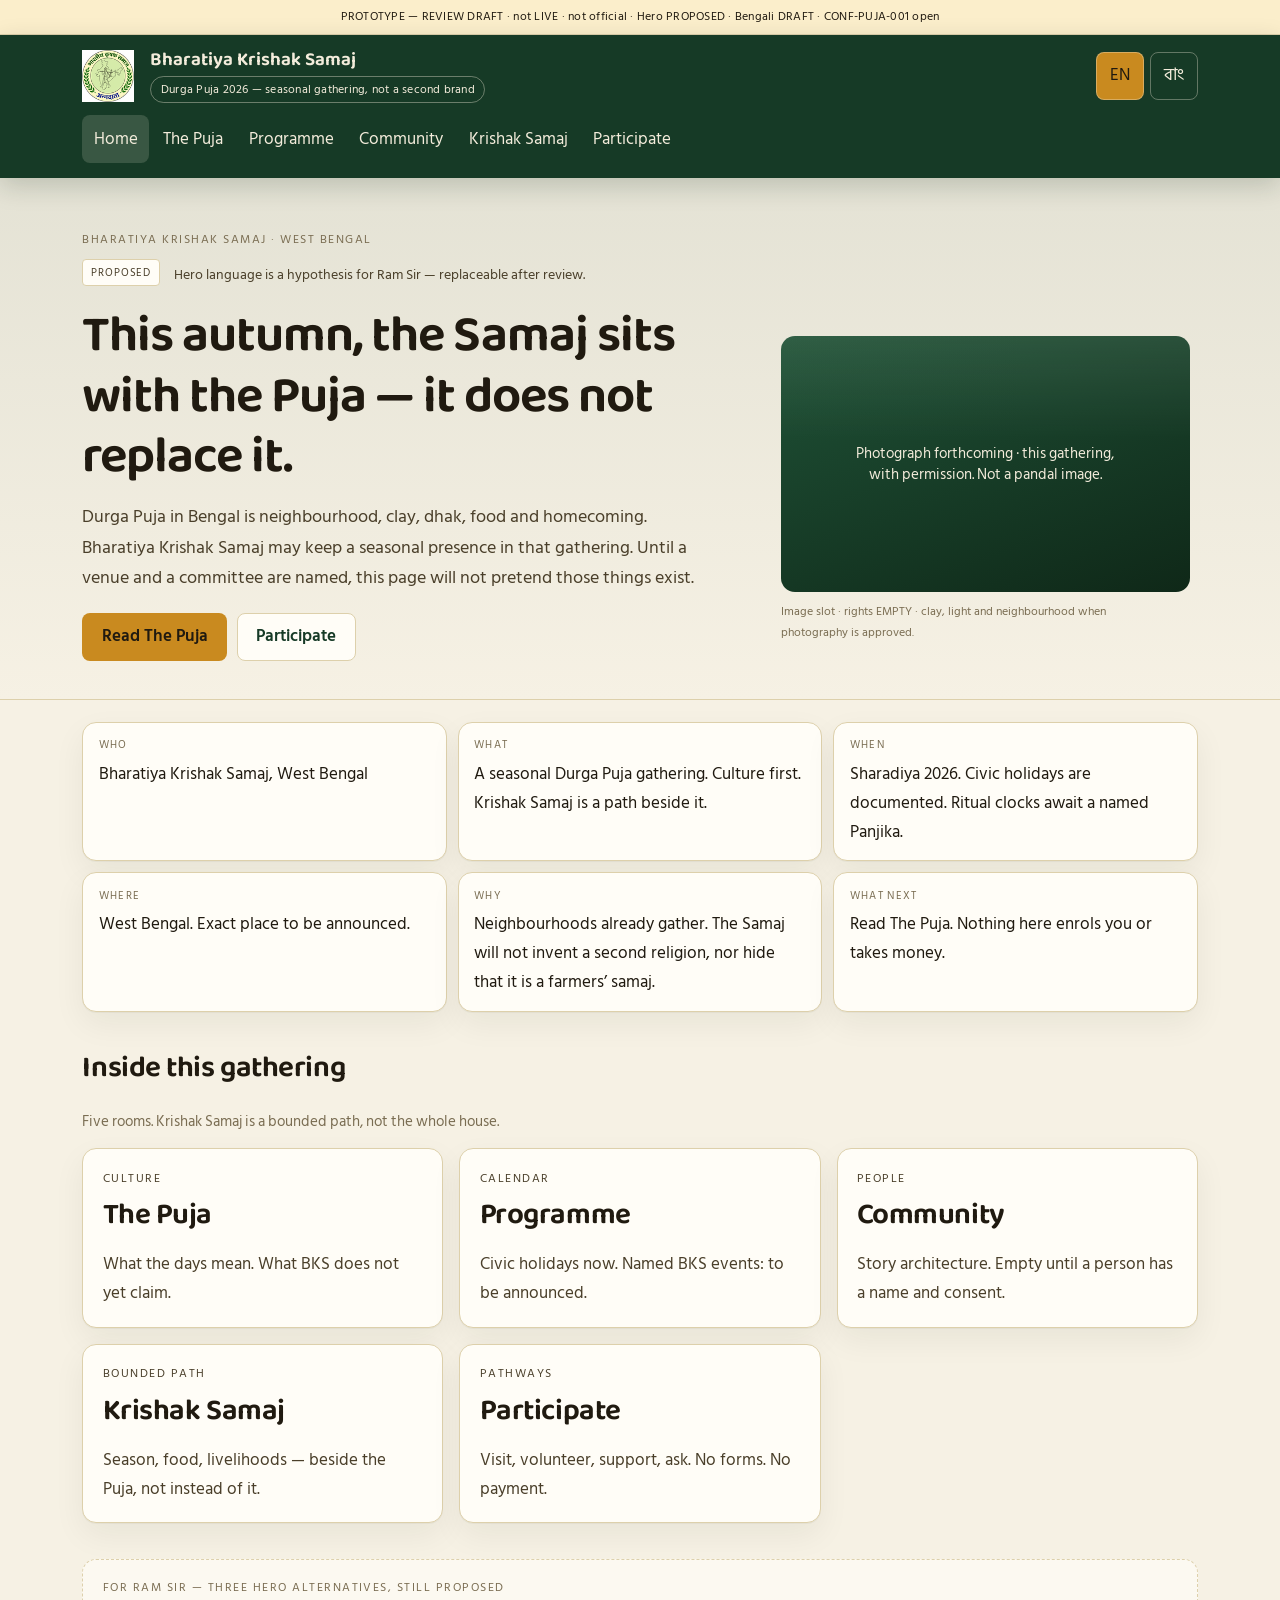
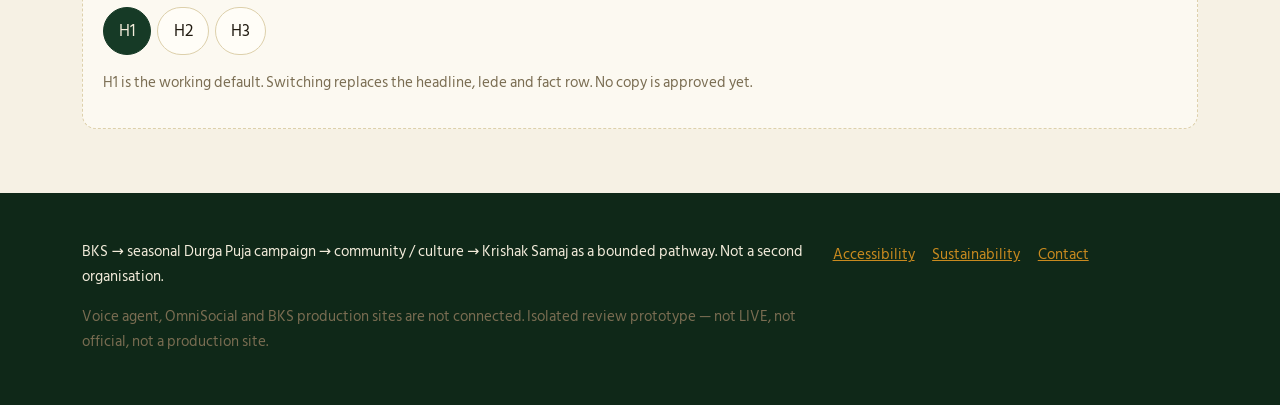
==== prototype/index.html @ e08577ad "Add isolated BKS Durga Puja 2026 review prototype. Co-authored-by: Cursor <cursoragent@cursor.com>" ====
<!DOCTYPE html>
<html lang="en">
<head>
  <meta charset="utf-8">
  <meta name="viewport" content="width=device-width, initial-scale=1">
  <title>BKS Durga Puja 2026 — seasonal gathering | Bharatiya Krishak Samaj</title>
  <meta name="description" content="A seasonal Durga Puja gathering under Bharatiya Krishak Samaj, West Bengal. Culture first. Venue, programme and donations are not claimed.">
  <meta name="robots" content="noindex, nofollow, noarchive">
  <meta name="google" content="notranslate">
  <meta property="og:type" content="website">
  <meta property="og:title" content="BKS Durga Puja 2026 — seasonal gathering | Bharatiya Krishak Samaj">
  <meta property="og:description" content="A seasonal Durga Puja gathering under Bharatiya Krishak Samaj, West Bengal. Culture first. Venue, programme and donations are not claimed.">
  <meta property="og:locale" content="en_IN">
  <meta property="og:locale:alternate" content="bn_IN">
  <meta name="twitter:card" content="summary">
  <script type="application/ld+json">
  {
    "@context": "https://schema.org",
    "@type": "WebPage",
    "name": "BKS Durga Puja 2026 — seasonal gathering",
    "inLanguage": ["en", "bn"],
    "about": "Seasonal Durga Puja gathering under Bharatiya Krishak Samaj",
    "isPartOf": { "@type": "Organization", "name": "Bharatiya Krishak Samaj" },
    "description": "Culture first. Venue, committee, programme and donations are not claimed on this page."
  }
  </script>
  <link rel="icon" href="assets/bks-seal-96.png" type="image/png">
  <link rel="preconnect" href="https://fonts.googleapis.com">
  <link rel="preconnect" href="https://fonts.gstatic.com" crossorigin>
  <link href="https://fonts.googleapis.com/css2?family=Baloo+Da+2:wght@500;600;700&family=Hind+Siliguri:wght@400;500;600&display=optional" rel="stylesheet">
  <link rel="stylesheet" href="styles/tokens.css">
  <link rel="stylesheet" href="styles/app.css">
</head>
<body>
  <a class="skip" href="#main">Skip to content</a>
  <div class="draft-banner" data-en="PROTOTYPE — REVIEW DRAFT · not LIVE · not official · Hero PROPOSED · Bengali DRAFT · CONF-PUJA-001 open" data-bn="প্রোটোটাইপ — পর্যালোচনার খসড়া · LIVE নয় · দাপ্তরিক নয় · হিরো PROPOSED · বাংলা খসড়া · CONF-PUJA-001 খোলা">PROTOTYPE — REVIEW DRAFT · not LIVE · not official · Hero PROPOSED · Bengali DRAFT · CONF-PUJA-001 open</div>
  <div id="live" class="live" aria-live="polite"></div>

  <header class="site-header">
    <div class="header-inner">
      <div class="brand-row">
        <a class="seal" href="#home">
          <img src="assets/bks-seal-96.png" width="52" height="52" alt="Seal of Bharatiya Krishak Samaj">
        </a>
        <div class="identity">
          <div class="wordmark" data-en="Bharatiya Krishak Samaj" data-bn="ভারতীয় কৃষক সমাজ">Bharatiya Krishak Samaj</div>
          <div class="chip" data-en="Durga Puja 2026 — seasonal gathering, not a second brand" data-bn="দুর্গা পূজা ২০২৬ — মরশুমি আয়োজন, দ্বিতীয় কোনো প্রতিষ্ঠান নয়">Durga Puja 2026 — seasonal gathering, not a second brand</div>
        </div>
        <div class="header-tools">
          <button type="button" class="lang-btn" data-lang="en" aria-pressed="true">EN</button>
          <button type="button" class="lang-btn" data-lang="bn" aria-pressed="false">বাং</button>
          <button type="button" class="nav-toggle" id="nav-toggle" aria-expanded="false" aria-controls="site-nav" data-en="Menu" data-bn="মেনু">Menu</button>
        </div>
      </div>
      <nav class="nav" id="site-nav" aria-label="Primary">
        <a href="#home" data-en="Home" data-bn="প্রথম পাতা">Home</a>
        <a href="#puja" data-en="The Puja" data-bn="পূজা">The Puja</a>
        <a href="#programme" data-en="Programme" data-bn="কার্যক্রম">Programme</a>
        <a href="#community" data-en="Community" data-bn="সমাজ">Community</a>
        <a href="#krishak" data-en="Krishak Samaj" data-bn="কৃষক সমাজ">Krishak Samaj</a>
        <a href="#participate" data-en="Participate" data-bn="যোগদান">Participate</a>
      </nav>
    </div>
  </header>

  <main id="main">
    <article class="view is-active" data-view="home">
      <div class="hero-band">
        <div class="wrap-wide hero-grid">
          <div>
            <p class="kicker" data-hero="kicker">Bharatiya Krishak Samaj · West Bengal</p>
            <p class="status-line"><span class="badge badge-proposed">PROPOSED</span> <span data-en="Hero language is a hypothesis for Ram Sir — replaceable after review." data-bn="হিরোর ভাষা রাম স্যারের জন্য খসড়া — পর্যালোচনার পর বদলানো যাবে।">Hero language is a hypothesis for Ram Sir — replaceable after review.</span></p>
            <div data-hero-dynamic>
              <h1 data-hero="title">This autumn, the Samaj sits with the Puja — it does not replace it.</h1>
              <p class="lede" data-hero="lede">Durga Puja in Bengal is neighbourhood, clay, dhak, food and homecoming. Bharatiya Krishak Samaj may keep a seasonal presence in that gathering. Until a venue and a committee are named, this page will not pretend those things exist.</p>
            </div>
            <div class="cta-row">
              <a class="btn btn-primary" href="#puja" data-hero="ctaPrimary">Read The Puja</a>
              <a class="btn btn-secondary" href="#participate" data-hero="ctaSecondary">Participate</a>
            </div>
          </div>
          <figure>
            <div class="slot slot--hero slot--field" role="img" aria-label="Photograph to come — this gathering, with permission">
              <span class="slot__label" data-en="Photograph forthcoming · this gathering, with permission. Not a pandal image." data-bn="ছবি আসবে — এই আয়োজন, অনুমতি নিয়ে। মণ্ডপের ছবি নয়।">Photograph forthcoming · this gathering, with permission. Not a pandal image.</span>
            </div>
            <figcaption class="slot-caption" data-en="Image slot · rights EMPTY · clay, light and neighbourhood when photography is approved." data-bn="ছবির জায়গা · অধিকার EMPTY · অনুমোদিত ছবি এলে মাটি, আলো, পাড়া।">Image slot · rights EMPTY · clay, light and neighbourhood when photography is approved.</figcaption>
          </figure>
        </div>
      </div>

      <div class="wrap-wide">
        <dl class="facts">
          <div><dt data-en="Who" data-bn="কে">Who</dt><dd data-hero="who">Bharatiya Krishak Samaj, West Bengal</dd></div>
          <div><dt data-en="What" data-bn="কী">What</dt><dd data-hero="what">A seasonal Durga Puja gathering. Culture first. Krishak Samaj is a path beside it.</dd></div>
          <div><dt data-en="When" data-bn="কখন">When</dt><dd data-hero="when">Sharadiya 2026. Civic holidays are documented. Ritual clocks await a named Panjika.</dd></div>
          <div><dt data-en="Where" data-bn="কোথায়">Where</dt><dd data-hero="where">West Bengal. Exact place to be announced.</dd></div>
          <div><dt data-en="Why" data-bn="কেন">Why</dt><dd data-hero="why">Neighbourhoods already gather. The Samaj will not invent a second religion, nor hide that it is a farmers’ samaj.</dd></div>
          <div><dt data-en="What next" data-bn="এরপর">What next</dt><dd data-hero="next">Read The Puja. Nothing here enrols you or takes money.</dd></div>
        </dl>

        <section class="explore" aria-labelledby="explore-heading">
          <h2 id="explore-heading" data-en="Inside this gathering" data-bn="এই আয়োজনের ভিতর">Inside this gathering</h2>
          <p class="muted" data-en="Five rooms. Krishak Samaj is a bounded path, not the whole house." data-bn="পাঁচটি ঘর। কৃষক সমাজ আলাদা পথ, পুরো বাড়ি নয়।">Five rooms. Krishak Samaj is a bounded path, not the whole house.</p>
          <div class="explore-grid">
            <a class="explore-card" href="#puja">
              <p class="kicker" data-en="Culture" data-bn="সংস্কৃতি">Culture</p>
              <h2 data-en="The Puja" data-bn="পূজা">The Puja</h2>
              <p data-en="What the days mean. What BKS does not yet claim." data-bn="দিনগুলোর অর্থ। বি কে এস এখনও যা দাবি করে না।">What the days mean. What BKS does not yet claim.</p>
            </a>
            <a class="explore-card" href="#programme">
              <p class="kicker" data-en="Calendar" data-bn="পঞ্জিকা">Calendar</p>
              <h2 data-en="Programme" data-bn="কার্যক্রম">Programme</h2>
              <p data-en="Civic holidays now. Named BKS events: to be announced." data-bn="এখন নাগরিক ছুটি। নামসহ অনুষ্ঠান: ঘোষিত হবে।">Civic holidays now. Named BKS events: to be announced.</p>
            </a>
            <a class="explore-card" href="#community">
              <p class="kicker" data-en="People" data-bn="মানুষ">People</p>
              <h2 data-en="Community" data-bn="সমাজ">Community</h2>
              <p data-en="Story architecture. Empty until a person has a name and consent." data-bn="গল্পের কাঠামো। নাম ও সম্মতি না-থাকা পর্যন্ত খালি।">Story architecture. Empty until a person has a name and consent.</p>
            </a>
            <a class="explore-card" href="#krishak">
              <p class="kicker" data-en="Bounded path" data-bn="আলাদা পথ">Bounded path</p>
              <h2 data-en="Krishak Samaj" data-bn="কৃষক সমাজ">Krishak Samaj</h2>
              <p data-en="Season, food, livelihoods — beside the Puja, not instead of it." data-bn="মরসুম, খাবার, জীবিকা — পূজার পাশে, পূজার বদলে নয়।">Season, food, livelihoods — beside the Puja, not instead of it.</p>
            </a>
            <a class="explore-card" href="#participate">
              <p class="kicker" data-en="Pathways" data-bn="পথ">Pathways</p>
              <h2 data-en="Participate" data-bn="যোগদান">Participate</h2>
              <p data-en="Visit, volunteer, support, ask. No forms. No payment." data-bn="যাওয়া, স্বেচ্ছাসেবা, সহায়তা, জিজ্ঞাসা। ফর্ম নেই। পেমেন্ট নেই।">Visit, volunteer, support, ask. No forms. No payment.</p>
            </a>
          </div>
        </section>

        <aside class="variant-panel">
          <p class="kicker" data-en="For Ram Sir — three hero alternatives, still PROPOSED" data-bn="রাম স্যারের জন্য — তিনটি হিরো, এখনও PROPOSED">For Ram Sir — three hero alternatives, still PROPOSED</p>
          <div class="variant-row" role="group" aria-label="Hero variants">
            <button type="button" data-hero-pick="H1" aria-pressed="true">H1</button>
            <button type="button" data-hero-pick="H2" aria-pressed="false">H2</button>
            <button type="button" data-hero-pick="H3" aria-pressed="false">H3</button>
          </div>
          <p class="muted" data-en="H1 is the working default. Switching replaces the headline, lede and fact row. No copy is approved yet." data-bn="H1 কাজের খসড়া। বদলালে শিরোনাম ও তথ্য বদলায়। অনুমোদিত নয়।">H1 is the working default. Switching replaces the headline, lede and fact row. No copy is approved yet.</p>
        </aside>
      </div>
    </article>

    <article class="view wrap" data-view="puja" hidden>
      <header class="page-head">
        <p class="kicker" data-en="Cultural context first" data-bn="আগে সাংস্কৃতিক প্রসঙ্গ">Cultural context first</p>
        <h1 data-en="The Puja" data-bn="পূজা">The Puja</h1>
        <p class="lede" data-en="Worship, craft, food, music and neighbourhood. Festival facts are separated from what is not yet true of a BKS gathering." data-bn="আরাধনা, শিল্প, খাবার, সঙ্গীত আর পাড়া। উৎসবের তথ্য, আর বি কে এস সম্বন্ধে যা এখনও সত্যি নয়, তা আলাদা।">Worship, craft, food, music and neighbourhood. Festival facts are separated from what is not yet true of a BKS gathering.</p>
      </header>
      <hr class="rule">

      <section class="prose-block">
        <h2 data-en="Cultural context" data-bn="সাংস্কৃতিক প্রসঙ্গ">Cultural context</h2>
        <p><span class="badge badge-verified">VERIFIED</span> <span data-en="In December 2021, ‘Durga Puja in Kolkata’ was inscribed on UNESCO’s Representative List of the Intangible Cultural Heritage of Humanity. The inscribed element is Kolkata’s Puja — not this page, and not an unnamed venue." data-bn="২০২১-এর ডিসেম্বরে ‘কলকাতার দুর্গা পূজা’ ইউনেস্কোর তালিকায় ওঠে। স্বীকৃতি কলকাতার পূজার — এই পাতার নয়, নামহীন মণ্ডপেরও নয়।">In December 2021, ‘Durga Puja in Kolkata’ was inscribed on UNESCO’s Representative List of the Intangible Cultural Heritage of Humanity. The inscribed element is Kolkata’s Puja — not this page, and not an unnamed venue.</span></p>
        <p><span class="badge badge-research">RESEARCH-DERIVED</span> <span data-en="UNESCO describes unfired Ganga clay, eyes painted from Mahalaya, immersion on the tenth day, and homecoming. Traditional Bengali drumming and urban pavilions are part of that public performance of religion and art." data-bn="ইউনেস্কো বলে, গঙ্গার মাটির প্রতিমা, মহালয়ায় চক্ষুদান, দশমীতে বিসর্জন, আর ফেরার অনুভূতি। ঢাক ও শহরের মণ্ডপ সেই খোলা আরাধনার অংশ।">UNESCO describes unfired Ganga clay, eyes painted from Mahalaya, immersion on the tenth day, and homecoming. Traditional Bengali drumming and urban pavilions are part of that public performance of religion and art.</span></p>
        <p><span class="badge badge-research">RESEARCH-DERIVED</span> <span data-en="Public community Pujas are often called barowari or sarbojanin — for a neighbourhood, not only a household. BKS will not use those words as its committee type until a committee exists and chooses them." data-bn="পাড়ার পূজা প্রায়ই বারোয়ারি বা সর্বজনীন। কমিটি না-থাকা পর্যন্ত বি কে এস সেই শব্দ নিজের পদবি করবে না।">Public community Pujas are often called barowari or sarbojanin — for a neighbourhood, not only a household. BKS will not use those words as its committee type until a committee exists and chooses them.</span></p>
        <p><span class="badge badge-research">RESEARCH-DERIVED</span> <span data-en="Bhog is food offered and then shared. Community kitchens often serve khichuri, mixed vegetables, fries, chutney and payesh. Whether BKS will serve bhog is not decided here." data-bn="ভোগ নিবেদন করে তারপর ভাগ করা হয়। খিচুড়ি, লবড়া, ভাজা, চাটনি, পায়েস সর্বজনীন রান্নাঘরে প্রায়ই থাকে। বি কে এস দেবে কি না, এখানে স্থির নয়।">Bhog is food offered and then shared. Community kitchens often serve khichuri, mixed vegetables, fries, chutney and payesh. Whether BKS will serve bhog is not decided here.</span></p>
      </section>

      <section class="prose-block">
        <h2 data-en="The public days — cultural sequence, not a BKS timetable" data-bn="সর্বজনীন দিনগুলো — সাংস্কৃতিক ক্রম, বি কে এস-এর সূচি নয়">The public days — cultural sequence, not a BKS timetable</h2>
        <p class="muted" data-en="Meanings below are research-derived. Gregorian clocks for 2026 are not printed as ritual fact." data-bn="নিচের অর্থ গবেষণা-নির্ভর। ২০২৬-এর আচারের ঘড়ি এখানে ছাপা হয়নি।">Meanings below are research-derived. Gregorian clocks for 2026 are not printed as ritual fact.</p>
        <ul class="day-list">
          <li><span class="badge badge-research">RESEARCH-DERIVED</span><h3 data-en="Mahalaya" data-bn="মহালয়া">Mahalaya</h3><p data-en="Pitru Paksha ends. In Bengal this dawn is also cultural memory: the goddess is turned toward the living year." data-bn="পিতৃপক্ষ শেষ। বাংলায় এই ভোর সাংস্কৃতিক স্মৃতিও — দেবী জীবন্ত বছরের দিকে ঘোরেন।">Pitru Paksha ends. In Bengal this dawn is also cultural memory: the goddess is turned toward the living year.</p></li>
          <li><span class="badge badge-research">RESEARCH-DERIVED</span><h3 data-en="Shashthi" data-bn="ষষ্ঠী">Shashthi</h3><p data-en="Bodhon — the public awakening of the image." data-bn="বোধন — প্রতিমার সর্বজনীন জাগরণ।">Bodhon — the public awakening of the image.</p></li>
          <li><span class="badge badge-research">RESEARCH-DERIVED</span><h3 data-en="Saptami" data-bn="সপ্তমী">Saptami</h3><p data-en="Nabapatrika / Kolabou. Full public worship typically begins." data-bn="নবপত্রিকা / কলাবউ। সর্বজনীন পূজা সাধারণত এখান থেকে।">Nabapatrika / Kolabou. Full public worship typically begins.</p></li>
          <li><span class="badge badge-research">RESEARCH-DERIVED</span><h3 data-en="Ashtami" data-bn="অষ্টমী">Ashtami</h3><p data-en="Pushpanjali, Kumari Puja, and Sandhi Puja at the join of Ashtami and Navami." data-bn="পুষ্পাঞ্জলি, কুমারী পূজা, আর অষ্টমী-নবমীর সন্ধিতে সন্ধি পূজা।">Pushpanjali, Kumari Puja, and Sandhi Puja at the join of Ashtami and Navami.</p></li>
          <li><span class="badge badge-research">RESEARCH-DERIVED</span><h3 data-en="Navami" data-bn="নবমী">Navami</h3><p data-en="Culminating worship in many committees." data-bn="অনেক কমিটিতে পূজার সমাপনী দিন।">Culminating worship in many committees.</p></li>
          <li><span class="badge badge-research">RESEARCH-DERIVED</span><h3 data-en="Dashami" data-bn="দশমী">Dashami</h3><p data-en="Sindoor Khela, Bijoya, and immersion — often on a civil day also fixed with the police." data-bn="সিঁদুর খেলা, বিজয়া, বিসর্জন — প্রায়ই পুলিশের দিনের সঙ্গেও বাঁধা।">Sindoor Khela, Bijoya, and immersion — often on a civil day also fixed with the police.</p></li>
        </ul>
      </section>

      <section class="prose-block">
        <h2 data-en="BKS-specific claim" data-bn="বি কে এস-এর নিজস্ব দাবি">BKS-specific claim</h2>
        <p><span class="badge badge-pending">PENDING CONFIRMATION</span> <span data-en="Ram Sir has said the 2026 theme is Krishak Samaj. Venue, committee, and physical programme are pending confirmation. This site will not invent a pandal list." data-bn="রাম স্যার বলেছেন ২০২৬-এর থিম কৃষক সমাজ। স্থান, কমিটি, অনুষ্ঠান নিশ্চিতকরণের অপেক্ষায়। মণ্ডপের তালিকা তৈরি হবে না।">Ram Sir has said the 2026 theme is Krishak Samaj. Venue, committee, and physical programme are pending confirmation. This site will not invent a pandal list.</span></p>
      </section>
    </article>

    <article class="view wrap-wide" data-view="programme" hidden>
      <header class="page-head">
        <p class="kicker" data-en="Two layers" data-bn="দুই স্তর">Two layers</p>
        <h1 data-en="Programme" data-bn="কার্যক্রম">Programme</h1>
        <p class="lede" data-en="West Bengal civic holidays are shown as holidays. A named BKS programme does not yet exist. Ritual clocks are not printed." data-bn="পশ্চিমবঙ্গের নাগরিক ছুটি ছুটি হিসেবেই। নামসহ বি কে এস অনুষ্ঠান এখন নেই। আচারের ঘড়ি ছাপা হয়নি।">West Bengal civic holidays are shown as holidays. A named BKS programme does not yet exist. Ritual clocks are not printed.</p>
      </header>
      <hr class="rule">

      <h2 data-en="Civic calendar" data-bn="নাগরিক পঞ্জিকা">Civic calendar</h2>
      <p><span class="badge badge-research">RESEARCH-DERIVED</span> <span class="badge badge-pending">pending_panjika</span> <span data-en="Dates follow Government of West Bengal notification 4188-F(P2) for 2026, aligned with Drik Panchang Kolkata for Saptami–Dashami. They are holidays, not a BKS invitation." data-bn="তারিখ পশ্চিমবঙ্গ সরকারের ৪১৮৮-F(P2) বিজ্ঞপ্তি ও কলকাতার দ্রিক পঞ্চাঙ্গের সঙ্গে মিলিয়ে। এগুলো ছুটি, বি কে এস-এর নিমন্ত্রণ নয়।">Dates follow Government of West Bengal notification 4188-F(P2) for 2026, aligned with Drik Panchang Kolkata for Saptami–Dashami. They are holidays, not a BKS invitation.</span></p>
      <p id="events-fallback" hidden data-en="Serve the project folder over HTTP to load event JSON." data-bn="ইভেন্ট JSON-এর জন্য ফোল্ডারটি HTTP-তে খুলুন।">Serve the project folder over HTTP to load event JSON.</p>
      <ul class="event-list" id="event-list"></ul>

      <h2 data-en="Named BKS programme" data-bn="নামসহ বি কে এস অনুষ্ঠান">Named BKS programme</h2>
      <p class="muted" data-en="The card below is the shape a confirmed event will take. It is empty on purpose." data-bn="নিচের কার্ডটি নিশ্চিত অনুষ্ঠানের আকার। ইচ্ছায় খালি।">The card below is the shape a confirmed event will take. It is empty on purpose.</p>
      <article class="event-card event-card--template">
        <div class="event-date"><span class="day">—</span><span class="mon">TBA</span></div>
        <div>
          <span class="badge badge-tba">TO BE ANNOUNCED</span>
          <span class="badge badge-empty">TEMPLATE</span>
          <h3 data-en="Event title — to be announced" data-bn="অনুষ্ঠানের নাম — ঘোষিত হবে">Event title — to be announced</h3>
          <p class="event-meta" data-en="Date TBA · Time TBA · Place TBA" data-bn="তারিখ TBA · সময় TBA · স্থান TBA">Date TBA · Time TBA · Place TBA</p>
          <p data-en="No cultural programme, bhog service, workshop or immersion plan is on file for BKS. When Ram Sir names an event, it will occupy this layout — never a placeholder that looks confirmed." data-bn="বি কে এস-এর সাংস্কৃতিক অনুষ্ঠান, ভোগ, কর্মশালা বা বিসর্জন নথিতে নেই। নাম এলে এই আকারে বসবে — নিশ্চিত দেখতে খালি খাতা নয়।">No cultural programme, bhog service, workshop or immersion plan is on file for BKS. When Ram Sir names an event, it will occupy this layout — never a placeholder that looks confirmed.</p>
        </div>
      </article>
    </article>

    <article class="view wrap-wide" data-view="community" hidden>
      <header class="page-head">
        <p class="kicker" data-en="Story architecture" data-bn="গল্পের কাঠামো">Story architecture</p>
        <h1 data-en="Community" data-bn="সমাজ">Community</h1>
        <p class="lede" data-en="Puja is made by people. Cards below stay empty until a person has a name, consent and a source." data-bn="পূজা মানুষে গড়ে। নাম, সম্মতি ও উৎস না-থাকা পর্যন্ত কার্ড খালি।">Puja is made by people. Cards below stay empty until a person has a name, consent and a source.</p>
      </header>
      <hr class="rule">
      <ul class="story-list" id="story-wells">
        <li class="empty-well"><span class="badge badge-empty">EMPTY</span><h3 data-en="People" data-bn="মানুষ">People</h3><p data-en="Story coming soon — organisers, neighbours, visitors, with consent." data-bn="গল্প আসবে — আয়োজক, প্রতিবেশী, অতিথি, সম্মতি নিয়ে।">Story coming soon — organisers, neighbours, visitors, with consent.</p></li>
      </ul>
    </article>

    <article class="view wrap" data-view="krishak" hidden>
      <header class="page-head">
        <p class="kicker" data-en="Bounded pathway" data-bn="আলাদা পথ">Bounded pathway</p>
        <h1 data-en="Krishak Samaj" data-bn="কৃষক সমাজ">Krishak Samaj</h1>
        <p class="lede" data-en="A path beside the Puja. Integrated farming does not occupy the ritual pages." data-bn="পূজার পাশের পথ। সমন্বিত চাষ আচারের পাতা দখল করে না।">A path beside the Puja. Integrated farming does not occupy the ritual pages.</p>
      </header>
      <hr class="rule">

      <h2 data-en="Where the seasons meet" data-bn="মরসুম যেখানে মেশে">Where the seasons meet</h2>
      <p class="muted" data-en="Themes, not a second website. Each tile is cultural context unless marked as a BKS programme." data-bn="থিম, দ্বিতীয় ওয়েবসাইট নয়। বি কে এস কর্মসূচি বলে চিহ্নিত না হলে সাংস্কৃতিক প্রসঙ্গ।">Themes, not a second website. Each tile is cultural context unless marked as a BKS programme.</p>
      <div class="theme-grid">
        <article class="theme-card"><span class="badge badge-research">RESEARCH-DERIVED</span><h3 data-en="Community" data-bn="সমাজ">Community</h3><p data-en="A public Puja is neighbourhood work. That is Bengal’s fact, not a BKS membership drive." data-bn="সর্বজনীন পূজা পাড়ার কাজ। বাংলার কথা, বি কে এস-এর সদস্যতা নয়।">A public Puja is neighbourhood work. That is Bengal’s fact, not a BKS membership drive.</p></article>
        <article class="theme-card"><span class="badge badge-research">RESEARCH-DERIVED</span><h3 data-en="Seasonality" data-bn="মরসুম">Seasonality</h3><p data-en="Sharadiya Puja sits in the harvest season. Nabapatrika binds the rite to nine plants." data-bn="শারদীয় পূজা ফসলের সময়ে আসে। নবপত্রিকা আচারকে গাছের সঙ্গে বাঁধে।">Sharadiya Puja sits in the harvest season. Nabapatrika binds the rite to nine plants.</p></article>
        <article class="theme-card"><span class="badge badge-research">RESEARCH-DERIVED</span><h3 data-en="Food" data-bn="খাবার">Food</h3><p data-en="Bhog is a shared kitchen after offering. Whether BKS cooks is not decided here." data-bn="ভোগ নিবেদনের পর ভাগাভাগির রান্নাঘর। বি কে এস রাঁধবে কি না, এখানে স্থির নয়।">Bhog is a shared kitchen after offering. Whether BKS cooks is not decided here.</p></article>
        <article class="theme-card"><span class="badge badge-research">RESEARCH-DERIVED</span><h3 data-en="Bengal" data-bn="বাংলা">Bengal</h3><p data-en="Clay, dhak, homecoming. The Samaj is a guest in that culture." data-bn="মাটি, ঢাক, বাড়ি ফেরা। সেই সংস্কৃতিতে সমাজ অতিথি।">Clay, dhak, homecoming. The Samaj is a guest in that culture.</p></article>
        <article class="theme-card"><span class="badge badge-research">RESEARCH-DERIVED</span><h3 data-en="Livelihoods &amp; craft" data-bn="জীবিকা ও শিল্প">Livelihoods &amp; craft</h3><p data-en="Artisan labour is a seasonal economy. No unnamed kumor is exhibited here." data-bn="শিল্পীর কাজ মরশুমি অর্থনীতি। নামহীন কুমোর এখানে প্রদর্শিত নয়।">Artisan labour is a seasonal economy. No unnamed kumor is exhibited here.</p></article>
        <article class="theme-card"><span class="badge badge-pending">PENDING CONFIRMATION</span><h3 data-en="BKS programme" data-bn="বি কে এস কর্মসূচি">BKS programme</h3><p data-en="Ram Sir named Krishak Samaj as the 2026 theme. Seed-funding arithmetic is a sketch — not a promise. The voice agent is a different workstream." data-bn="রাম স্যার ২০২৬-এর থিম কৃষক সমাজ বলেছেন। বীজতহবিল খসড়া, প্রতিশ্রুতি নয়। ভয়েস এজেন্ট অন্য কাজ।">Ram Sir named Krishak Samaj as the 2026 theme. Seed-funding arithmetic is a sketch — not a promise. The voice agent is a different workstream.</p></article>
      </div>

      <h2 data-en="Future link" data-bn="ভবিষ্যৎ সংযোগ">Future link</h2>
      <div class="empty-well">
        <span class="badge badge-proposed">PROPOSED</span>
        <p data-en="IFS knowledge already lives in the BKS Brand System. This seasonal site will link, not duplicate, if that public path is approved. No URL is invented here." data-bn="সমন্বিত চাষের জ্ঞান ব্র্যান্ড সিস্টেমে আছে। অনুমতি পেলে লিঙ্ক, নকল নয়। ইউআরএল তৈরি করা হয়নি।">IFS knowledge already lives in the BKS Brand System. This seasonal site will link, not duplicate, if that public path is approved. No URL is invented here.</p>
        <p class="card-foot"><span class="btn btn-secondary is-disabled" aria-disabled="true" data-en="Coming soon — BKS Krishak Samaj" data-bn="শীঘ্রই — বি কে এস কৃষক সমাজ">Coming soon — BKS Krishak Samaj</span></p>
      </div>
    </article>

    <article class="view wrap-wide" data-view="participate" hidden>
      <header class="page-head">
        <p class="kicker" data-en="Six ways in" data-bn="ছয়টি পথ">Six ways in</p>
        <h1 data-en="Participate" data-bn="যোগদান">Participate</h1>
        <p class="lede" data-en="None of these is a live form, database, or payment." data-bn="কোনোটিই ফর্ম, ডেটাবেস বা পেমেন্ট নয়।">None of these is a live form, database, or payment.</p>
      </header>
      <hr class="rule">
      <div class="grid cols-2">
        <div class="card">
          <p class="kicker">01</p>
          <h2 data-en="I want to visit" data-bn="আমি যেতে চাই">I want to visit</h2>
          <p data-en="Civic dates are on Programme. Venue is to be announced." data-bn="নাগরিক তারিখ কার্যক্রম পাতায়। স্থান ঘোষিত হবে।">Civic dates are on Programme. Venue is to be announced.</p>
          <p class="card-foot"><span class="badge badge-pending">PENDING CONFIRMATION</span> <a class="btn btn-secondary" href="#programme" data-en="See civic calendar" data-bn="নাগরিক পঞ্জিকা">See civic calendar</a></p>
        </div>
        <div class="card">
          <p class="kicker">02</p>
          <h2 data-en="I want to volunteer" data-bn="স্বেচ্ছাসেবক হতে চাই">I want to volunteer</h2>
          <p data-en="No roster and no shift tool until intake is approved." data-bn="তালিকা বা শিফট টুল নেই, অনুমতি না-হওয়া পর্যন্ত।">No roster and no shift tool until intake is approved.</p>
          <p class="card-foot"><span class="btn btn-secondary is-disabled" aria-disabled="true" data-en="Coming soon" data-bn="শীঘ্রই আসছে">Coming soon</span></p>
        </div>
        <div class="card">
          <p class="kicker">03</p>
          <h2 data-en="I want to participate" data-bn="যোগ দিতে চাই">I want to participate</h2>
          <p data-en="Be present, follow the Puja, or wait for the Samaj conversation. Not enrolment." data-bn="উপস্থিত থাকা, পূজা অনুসরণ, বা সমাজের আলোচনার অপেক্ষা। নামলেখা নয়।">Be present, follow the Puja, or wait for the Samaj conversation. Not enrolment.</p>
          <p class="card-foot"><a class="btn btn-secondary" href="#puja" data-en="Read The Puja" data-bn="পূজা পড়ুন">Read The Puja</a></p>
        </div>
        <div class="card">
          <p class="kicker">04</p>
          <h2 data-en="I want to support" data-bn="সহায়তা করতে চাই">I want to support</h2>
          <p data-en="No UPI, no 80G, no crowdfunding counter on this site." data-bn="এই সাইটে ইউপিআই, ৮০জি বা চাঁদার কাউন্টার নেই।">No UPI, no 80G, no crowdfunding counter on this site.</p>
          <p class="card-foot"><span class="badge badge-pending">PENDING APPROVAL</span> <span class="btn btn-secondary is-disabled" aria-disabled="true" data-en="Not collecting money" data-bn="টাকা নেওয়া হচ্ছে না">Not collecting money</span></p>
        </div>
        <div class="card">
          <p class="kicker">05</p>
          <h2 data-en="I want to know more" data-bn="আরও জানতে চাই">I want to know more</h2>
          <p data-en="The Puja page holds cultural context. Programme holds civic dates." data-bn="পূজা পাতায় সাংস্কৃতিক প্রসঙ্গ। কার্যক্রমে নাগরিক তারিখ।">The Puja page holds cultural context. Programme holds civic dates.</p>
          <p class="card-foot"><a class="btn btn-secondary" href="#puja" data-en="The Puja" data-bn="পূজা">The Puja</a></p>
        </div>
        <div class="card">
          <p class="kicker">06</p>
          <h2 data-en="I want to contact" data-bn="যোগাযোগ করতে চাই">I want to contact</h2>
          <p data-en="No committee name, phone or email is on file." data-bn="কমিটির নাম, ফোন বা ইমেল নথিতে নেই।">No committee name, phone or email is on file.</p>
          <p class="card-foot"><a class="btn btn-secondary" href="#contact" data-en="Contact slots" data-bn="যোগাযোগের খালি ঘর">Contact slots</a></p>
        </div>
      </div>
    </article>

    <article class="view wrap" data-view="accessibility" hidden>
      <header class="page-head">
        <h1 data-en="Accessibility" data-bn="প্রবেশযোগ্যতা">Accessibility</h1>
      </header>
      <hr class="rule">
      <p><span class="badge badge-proposed">PROPOSED</span> <span data-en="This website aims for WCAG 2.2 AA: semantic headings, keyboard, visible focus, 48px targets, bilingual lang, reduced motion, and text that does not rely on colour alone." data-bn="এই সাইটের লক্ষ্য WCAG 2.2 AA: শিরোনামের ক্রম, কিবোর্ড, দৃশ্যমান ফোকাস, ৪৮ পিক্সেল, দুই ভাষা, কম নড়াচড়া।">This website aims for WCAG 2.2 AA: semantic headings, keyboard, visible focus, 48px targets, bilingual lang, reduced motion, and text that does not rely on colour alone.</span></p>
      <p><span class="badge badge-pending">PENDING CONFIRMATION</span> <span data-en="UNESCO’s 2025 Puja accessibility SOPs are a reference. They are not proof that a BKS venue has ramps, accessible toilets, or quiet rooms. None are claimed." data-bn="ইউনেস্কোর ২০২৫ নির্দেশ রেফারেন্স। বি কে এস-এর স্থানে র‍্যাম্প বা শৌচাগার আছে — এমন দাবি নেই।">UNESCO’s 2025 Puja accessibility SOPs are a reference. They are not proof that a BKS venue has ramps, accessible toilets, or quiet rooms. None are claimed.</span></p>
    </article>

    <article class="view wrap" data-view="sustainability" hidden>
      <header class="page-head">
        <h1 data-en="Sustainability" data-bn="পরিবেশ">Sustainability</h1>
      </header>
      <hr class="rule">
      <p><span class="badge badge-research">RESEARCH-DERIVED</span> <span data-en="CPCB 2020 and West Bengal 2018 rules: clay, not PoP; no thermocol; scheduled immersion. BKS compliance is not verified." data-bn="সিপিসিবি ও রাজ্যের নিয়ম: মাটি, প্লাস্টার অব প্যারিস নয়। বি কে এস মানছে কি না, যাচাই হয়নি।">CPCB 2020 and West Bengal 2018 rules: clay, not PoP; no thermocol; scheduled immersion. BKS compliance is not verified.</span></p>
      <p><span class="badge badge-proposed">PROPOSED</span> <span data-en="Could explore clay-only image, plastic-light décor, nirmalya bins, modest lighting, cleanup — if a physical Puja is approved." data-bn="ভাবা যেতে পারে: মাটির প্রতিমা, কম প্লাস্টিক, নির্মাল্যের পাত্র, পরিষ্কার — যদি শারীরিক পূজা অনুমোদিত হয়।">Could explore clay-only image, plastic-light décor, nirmalya bins, modest lighting, cleanup — if a physical Puja is approved.</span></p>
    </article>

    <article class="view wrap" data-view="contact" hidden>
      <header class="page-head">
        <h1 data-en="Contact" data-bn="যোগাযোগ">Contact</h1>
        <p class="lede" data-en="No official address, phone, email or event URL is invented here." data-bn="দাপ্তরিক ঠিকানা, ফোন, ইমেল বা ইভেন্ট ইউআরএল তৈরি করা হয়নি।">No official address, phone, email or event URL is invented here.</p>
      </header>
      <hr class="rule">
      <div class="empty-well">
        <p><span class="badge badge-empty">TO BE ANNOUNCED</span> <span data-en="Committee" data-bn="কমিটি">Committee</span></p>
        <p><span class="badge badge-empty">TO BE ANNOUNCED</span> <span data-en="Place" data-bn="স্থান">Place</span></p>
        <p><span class="badge badge-empty">TO BE ANNOUNCED</span> <span data-en="Email" data-bn="ইমেল">Email</span></p>
        <p><span class="badge badge-empty">TO BE ANNOUNCED</span> <span data-en="Phone" data-bn="ফোন">Phone</span></p>
      </div>
    </article>
  </main>

  <footer class="site-footer">
    <div class="wrap-wide footer-grid">
      <div>
        <p data-en="BKS → seasonal Durga Puja campaign → community / culture → Krishak Samaj as a bounded pathway. Not a second organisation." data-bn="বি কে এস → মরশুমি দুর্গা পূজা → সমাজ / সংস্কৃতি → কৃষক সমাজ আলাদা পথ। দ্বিতীয় সংগঠন নয়।">BKS → seasonal Durga Puja campaign → community / culture → Krishak Samaj as a bounded pathway. Not a second organisation.</p>
        <p class="muted" data-en="Voice agent, OmniSocial and BKS production sites are not connected. Isolated review prototype — not LIVE, not official, not a production site." data-bn="ভয়েস এজেন্ট, OmniSocial ও চালু সাইট যুক্ত নয়। আলাদা পর্যালোচনা প্রোটোটাইপ — LIVE নয়, দাপ্তরিক নয়, প্রোডাকশন নয়।">Voice agent, OmniSocial and BKS production sites are not connected. Isolated review prototype — not LIVE, not official, not a production site.</p>
      </div>
      <nav class="footer-nav" aria-label="Utility">
        <a href="#accessibility" data-en="Accessibility" data-bn="প্রবেশযোগ্যতা">Accessibility</a>
        <a href="#sustainability" data-en="Sustainability" data-bn="পরিবেশ">Sustainability</a>
        <a href="#contact" data-en="Contact" data-bn="যোগাযোগ">Contact</a>
      </nav>
    </div>
  </footer>
  <script src="scripts/app.js" defer></script>
</body>
</html>
---- prototype/styles/tokens.css ----
/* BKS digital tokens — copied from Brand System v1.2.0 as documented values.
   Not a new palette. Logo pigments are logo-only. No seasonal vermillion. */

:root {
  --bks-logo-green-text: #0e5306;
  --bks-logo-blue-annadata: #00168b;

  --color-brand-primary: #163a26;
  --color-brand-primary-soft: #1f5237;
  --color-brand-primary-deep: #0f2818;
  --color-brand-secondary: #c98a1f;
  /* Documented Phase-1 addition: tint of brand gold for draft/governance banners.
     Not a vermillion seasonal palette. Not a festival token. */
  --color-brand-secondary-tint: #fbeecb;
  --color-brand-accent: #a6461f;
  --color-surface-default: #f6f1e4;
  --color-surface-card: #fffdf7;
  --color-surface-raised: #ffffff;
  --color-text-primary: #201a10;
  --color-text-secondary: #4a3f2a;
  --color-text-muted: #7a6d52;
  --color-text-on-brand: #f3ecdb;
  --color-border-default: #ddd0ab;
  --color-action-primary: #c98a1f;
  --color-action-primary-text: #201a10;

  --font-display: "Baloo Da 2", "Nirmala UI", "Noto Sans Bengali", system-ui, sans-serif;
  --font-text: "Hind Siliguri", "Hind", "Nirmala UI", "Noto Sans", "Segoe UI", system-ui, sans-serif;

  --size-body: 1.0625rem;
  --size-h1: clamp(2rem, 5vw, 3.2rem);
  --size-h2: clamp(1.35rem, 3vw, 1.85rem);
  --tap-min: 48px;
  --wrap: min(42rem, 100%);
  --wrap-wide: min(72rem, 100%);
  --space-section: clamp(2.5rem, 5vw, 4.5rem);
  --radius-card: 14px;
  --shadow-quiet: 0 1px 0 rgba(32, 26, 16, 0.04), 0 12px 32px rgba(15, 40, 24, 0.06);

  /* Editorial slot materials — derived from BKS surfaces, not a festival palette.
     Used only for honest photograph-pending fields (clay, light, weave). */
  --slot-clay: #d8c4a0;
  --slot-field: #1a3f2a;
  --slot-lamp: #efe4c8;
  --slot-weave: #cbb892;
}

@media (prefers-reduced-motion: reduce) {
  *, *::before, *::after {
    animation: none !important;
    transition: none !important;
    scroll-behavior: auto !important;
  }
}
---- prototype/styles/app.css ----
*, *::before, *::after { box-sizing: border-box; }

html { scroll-behavior: smooth; max-width: 100%; overflow-x: clip; }

body {
  margin: 0;
  max-width: 100%;
  overflow-x: clip;
  font-family: var(--font-text);
  font-size: var(--size-body);
  line-height: 1.7;
  color: var(--color-text-primary);
  background: var(--color-surface-default);
}

:lang(bn) { line-height: 1.85; }

a { color: var(--color-brand-primary); }
a:focus-visible,
button:focus-visible,
summary:focus-visible {
  outline: 3px solid var(--color-brand-secondary);
  outline-offset: 3px;
}

.skip {
  position: absolute;
  left: 0.75rem;
  top: -3.5rem;
  background: var(--color-surface-raised);
  color: var(--color-text-primary);
  padding: 0.5rem 0.75rem;
  z-index: 40;
}
.skip:focus { top: 0.75rem; }

.draft-banner {
  background: var(--color-brand-secondary-tint);
  color: var(--color-text-primary);
  font-size: 0.78rem;
  letter-spacing: 0.02em;
  padding: 0.4rem 1rem;
  text-align: center;
  border-bottom: 1px solid var(--color-border-default);
  overflow-wrap: anywhere;
}

.site-header {
  position: sticky;
  top: 0;
  z-index: 30;
  background: var(--color-brand-primary);
  color: var(--color-text-on-brand);
  padding: 0.85rem 0 0.95rem;
  box-shadow: 0 8px 24px rgba(15, 40, 24, 0.18);
}

.header-inner,
.wrap-wide {
  width: var(--wrap-wide);
  max-width: 100%;
  padding-inline: 1.15rem;
  margin-inline: auto;
}
.wrap {
  width: var(--wrap);
  max-width: 100%;
  padding-inline: 1.15rem;
  margin-inline: auto;
}

.brand-row {
  display: flex;
  flex-wrap: wrap;
  align-items: center;
  gap: 0.75rem 1rem;
}
.identity {
  flex: 1 1 12rem;
  min-width: 0;
}

.seal {
  width: 52px;
  height: 52px;
  display: block;
  background: var(--color-surface-card);
  border-radius: 50%;
  flex-shrink: 0;
}
.seal img {
  width: 52px;
  height: 52px;
  display: block;
}

.wordmark {
  font-family: var(--font-display);
  font-weight: 650;
  font-size: 1.18rem;
  line-height: 1.2;
  overflow-wrap: anywhere;
}
.chip {
  display: inline-block;
  margin-top: 0.28rem;
  font-size: 0.72rem;
  letter-spacing: 0.02em;
  border: 1px solid color-mix(in srgb, var(--color-text-on-brand) 38%, transparent);
  padding: 0.18rem 0.6rem;
  border-radius: 999px;
  white-space: normal;
  max-width: 100%;
  overflow-wrap: anywhere;
}

.header-tools {
  margin-left: auto;
  display: flex;
  flex-shrink: 0;
  gap: 0.35rem;
}
@media (max-width: 479px) {
  :root { --size-h1: 1.7rem; }
  .header-tools {
    margin-left: 0;
    flex-basis: 100%;
    justify-content: flex-end;
  }
}
.lang-btn,
.nav-toggle {
  min-height: var(--tap-min);
  min-width: var(--tap-min);
  background: transparent;
  color: inherit;
  border: 1px solid color-mix(in srgb, var(--color-text-on-brand) 35%, transparent);
  border-radius: 8px;
  font: inherit;
  cursor: pointer;
}
.lang-btn[aria-pressed="true"] {
  background: var(--color-action-primary);
  color: var(--color-action-primary-text);
}

.nav {
  display: flex;
  flex-wrap: wrap;
  gap: 0.15rem 0.2rem;
  margin-top: 0.75rem;
}
.nav a {
  color: var(--color-text-on-brand);
  text-decoration: none;
  min-height: var(--tap-min);
  display: inline-flex;
  align-items: center;
  padding: 0 0.7rem;
  border-radius: 8px;
}
.nav a[aria-current="page"] {
  background: color-mix(in srgb, var(--color-text-on-brand) 16%, transparent);
}

@media (max-width: 767px) {
  .nav-toggle { display: inline-flex; align-items: center; justify-content: center; }
  .nav { display: none; flex-direction: column; }
  .nav.is-open { display: flex; }
}
@media (min-width: 768px) {
  .nav-toggle { display: none; }
}

main { padding: 0 0 4rem; }

.hero-band {
  background:
    linear-gradient(180deg, color-mix(in srgb, var(--color-brand-primary) 8%, var(--color-surface-default)) 0%, var(--color-surface-default) 100%);
  border-bottom: 1px solid var(--color-border-default);
  padding: clamp(1.75rem, 4vw, 3.25rem) 0 2.4rem;
}
.hero-grid {
  display: grid;
  gap: 1.75rem;
}
@media (min-width: 1024px) {
  .hero-grid {
    grid-template-columns: minmax(0, 1.15fr) minmax(0, 0.85fr);
    align-items: end;
    gap: 2.5rem;
  }
}

.kicker {
  font-size: 0.78rem;
  letter-spacing: 0.12em;
  text-transform: uppercase;
  color: var(--color-text-muted);
  margin: 0 0 0.55rem;
}
.status-line {
  display: flex;
  flex-wrap: wrap;
  align-items: center;
  gap: 0.4rem 0.6rem;
  margin: 0 0 1rem;
  font-size: 0.88rem;
  color: var(--color-text-secondary);
}
h1 {
  font-family: var(--font-display);
  font-size: var(--size-h1);
  font-weight: 650;
  line-height: 1.18;
  margin: 0.15rem 0 0.85rem;
  overflow-wrap: anywhere;
  word-break: break-word;
  max-width: 100%;
  letter-spacing: -0.02em;
}
h1:focus { outline: none; }
h2 {
  font-family: var(--font-display);
  font-size: var(--size-h2);
  font-weight: 650;
  margin: 2rem 0 0.55rem;
  letter-spacing: -0.015em;
}
h3 { font-family: var(--font-display); font-size: 1.18rem; margin: 0 0 0.4rem; }
.lede {
  font-size: 1.12rem;
  color: var(--color-text-secondary);
  margin: 0 0 1.2rem;
  max-width: 40rem;
  overflow-wrap: anywhere;
}
p, dd, .slot, .slot-caption { overflow-wrap: anywhere; }

.page-head {
  padding-top: 2.25rem;
  margin-bottom: 0.5rem;
}
.view.wrap-wide > .page-head {
  width: var(--wrap);
  max-width: 100%;
  padding-inline: 0;
}
.page-head .lede { margin-bottom: 0; }
.rule {
  height: 1px;
  background: var(--color-border-default);
  border: 0;
  margin: 1.4rem 0 1.6rem;
}

.facts {
  display: grid;
  gap: 0.7rem;
  margin: 1.35rem 0 1.4rem;
  padding: 0;
}
@media (min-width: 640px) {
  .facts { grid-template-columns: 1fr 1fr; }
}
@media (min-width: 1100px) {
  .facts { grid-template-columns: repeat(3, 1fr); }
}
.facts > div {
  background: var(--color-surface-card);
  border: 1px solid var(--color-border-default);
  border-radius: var(--radius-card);
  padding: 0.85rem 0.95rem;
  box-shadow: var(--shadow-quiet);
}
.facts dt {
  font-size: 0.7rem;
  letter-spacing: 0.12em;
  text-transform: uppercase;
  color: var(--color-text-muted);
  margin: 0 0 0.28rem;
}
.facts dd { margin: 0; }

.slot {
  min-height: 12rem;
  aspect-ratio: 4 / 3;
  color: var(--color-text-on-brand);
  display: grid;
  place-items: center;
  text-align: center;
  padding: 1.25rem 1.4rem;
  border-radius: var(--radius-card);
  font-size: 0.92rem;
  position: relative;
  overflow: hidden;
}
.slot--hero { min-height: 16rem; aspect-ratio: 16 / 10; }
.slot--card { min-height: 7.5rem; aspect-ratio: 16 / 9; font-size: 0.78rem; padding: 0.8rem; }
.slot__label {
  position: relative;
  z-index: 1;
  max-width: 18rem;
  line-height: 1.45;
}
.slot--clay {
  background:
    repeating-linear-gradient(135deg, transparent 0 14px, rgba(32, 26, 16, 0.04) 14px 15px),
    linear-gradient(165deg, #c9ae86 0%, #8f6d45 55%, #5c4630 100%);
  color: #f7f0e4;
}
.slot--field {
  background:
    linear-gradient(180deg, rgba(246, 241, 228, 0.08) 0%, transparent 40%),
    linear-gradient(160deg, var(--color-brand-primary-soft) 0%, var(--color-brand-primary-deep) 100%);
}
.slot--weave {
  background:
    repeating-linear-gradient(90deg, rgba(32, 26, 16, 0.07) 0 2px, transparent 2px 10px),
    linear-gradient(180deg, #d8c39a, #b79a6a);
  color: #2a2114;
}
.slot--drum {
  background:
    radial-gradient(circle at 50% 120%, rgba(246, 241, 228, 0.18), transparent 46%),
    linear-gradient(180deg, #3d2a1c, #1c120c);
}
.slot--kitchen {
  background: linear-gradient(180deg, #efe0c0, #c9a36a 60%, #8a5a32);
  color: #2a1c10;
}
.slot--hands {
  background: linear-gradient(145deg, #ead9b8, #c4a57a);
  color: #2a2114;
}
.slot--street {
  background: linear-gradient(180deg, #d7c7a4, #6e7a62 70%, #243226);
}
.slot--lamp {
  background:
    radial-gradient(circle at 50% 30%, #fff6d8 0, transparent 42%),
    linear-gradient(180deg, #3a2a16, #120c08);
}
.slot--path {
  background: linear-gradient(180deg, #e8d7b0, #163a26);
}
.slot-caption {
  font-size: 0.78rem;
  color: var(--color-text-muted);
  margin: 0.55rem 0 0;
}

.badge {
  display: inline-block;
  font-size: 0.66rem;
  letter-spacing: 0.08em;
  text-transform: uppercase;
  padding: 0.2rem 0.5rem;
  border-radius: 4px;
  border: 1px solid var(--color-border-default);
  background: var(--color-surface-card);
  color: var(--color-text-secondary);
  margin: 0 0.25rem 0.35rem 0;
}
.badge-verified { background: #e5efe1; border-color: #8aaa90; }
.badge-research { background: #fbeecb; border-color: #d4b56a; }
.badge-proposed { background: #fffdf7; }
.badge-pending { background: #f5e2d5; border-color: #c98970; }
.badge-empty { border-style: dashed; }
.badge-tba { background: var(--color-surface-default); }

.variant-panel {
  margin-top: 2.25rem;
  padding: 1.1rem 1.2rem;
  border: 1px dashed var(--color-border-default);
  border-radius: var(--radius-card);
  background: color-mix(in srgb, var(--color-surface-card) 70%, transparent);
}
.variant-panel .kicker { margin-bottom: 0.35rem; }
.variant-row {
  display: flex;
  flex-wrap: wrap;
  gap: 0.4rem;
  margin: 0.55rem 0 0.35rem;
}
.variant-row button {
  min-height: var(--tap-min);
  padding: 0 0.95rem;
  border-radius: 999px;
  border: 1px solid var(--color-border-default);
  background: var(--color-surface-card);
  font: inherit;
  cursor: pointer;
  color: var(--color-text-primary);
}
.variant-row button[aria-pressed="true"] {
  background: var(--color-brand-primary);
  color: var(--color-text-on-brand);
  border-color: var(--color-brand-primary);
}

.explore { margin-top: 0.5rem; }
.explore-grid,
.theme-grid,
.story-list,
.grid { display: grid; gap: 1rem; }
.story-list { list-style: none; padding: 0; margin: 0; }
@media (min-width: 640px) {
  .explore-grid,
  .grid.cols-2,
  .story-list { grid-template-columns: repeat(2, minmax(0, 1fr)); }
  .theme-grid { grid-template-columns: repeat(2, minmax(0, 1fr)); }
}
@media (min-width: 1024px) {
  .explore-grid { grid-template-columns: repeat(3, minmax(0, 1fr)); }
  .story-list { grid-template-columns: repeat(4, minmax(0, 1fr)); }
  .theme-grid { grid-template-columns: repeat(3, minmax(0, 1fr)); }
}

.card,
.empty-well,
.explore-card,
.theme-card {
  background: var(--color-surface-card);
  border: 1px solid var(--color-border-default);
  border-radius: var(--radius-card);
  padding: 1.15rem 1.2rem;
  box-shadow: var(--shadow-quiet);
}
.empty-well { border-style: dashed; background: color-mix(in srgb, var(--color-surface-card) 55%, var(--color-surface-default)); }
.card h2, .card h3, .explore-card h2, .theme-card h3 { margin-top: 0.15rem; }
.explore-card {
  display: block;
  text-decoration: none;
  color: inherit;
  min-height: 100%;
  transition: transform 180ms ease, border-color 180ms ease;
}
.explore-card:hover { border-color: var(--color-brand-secondary); transform: translateY(-2px); }
.explore-card p { color: var(--color-text-secondary); margin: 0; }
.card-foot {
  display: flex;
  flex-wrap: wrap;
  align-items: center;
  gap: 0.45rem;
  margin-top: 1rem;
}

.cta-row { display: flex; flex-wrap: wrap; gap: 0.6rem; margin: 1.2rem 0 0; }
.btn {
  min-height: var(--tap-min);
  display: inline-flex;
  align-items: center;
  justify-content: center;
  padding: 0 1.15rem;
  border-radius: 8px;
  text-decoration: none;
  font-weight: 600;
  border: 1px solid transparent;
  font-family: inherit;
  cursor: pointer;
}
.btn-primary { background: var(--color-action-primary); color: var(--color-action-primary-text); }
.btn-secondary {
  background: var(--color-surface-card);
  color: var(--color-brand-primary);
  border-color: var(--color-border-default);
}
.btn[aria-disabled="true"],
.btn.is-disabled {
  opacity: 0.72;
  cursor: not-allowed;
  pointer-events: none;
}

.event-list { list-style: none; padding: 0; margin: 1rem 0 0; display: grid; gap: 0.85rem; }
.event-card {
  display: grid;
  gap: 0.85rem;
  background: var(--color-surface-card);
  border: 1px solid var(--color-border-default);
  border-radius: var(--radius-card);
  padding: 1rem 1.1rem;
  box-shadow: var(--shadow-quiet);
}
@media (min-width: 640px) {
  .event-card { grid-template-columns: 6.5rem 1fr; align-items: start; }
}
.event-date {
  font-family: var(--font-display);
  color: var(--color-brand-primary);
  line-height: 1.15;
}
.event-date .day { font-size: 1.7rem; font-weight: 700; display: block; }
.event-date .mon { font-size: 0.78rem; letter-spacing: 0.08em; text-transform: uppercase; }
.event-card--template { border-style: dashed; background: color-mix(in srgb, var(--color-surface-card) 50%, var(--color-surface-default)); }
.event-meta { color: var(--color-text-muted); font-size: 0.9rem; margin: 0.2rem 0 0.45rem; }
.event-actions { margin-top: 0.65rem; }
.muted { color: var(--color-text-muted); font-size: 0.92rem; }

.split {
  display: grid;
  gap: 1rem;
}
@media (min-width: 768px) {
  .split { grid-template-columns: 1fr 1fr; }
}

.prose-block { margin: 0 0 1.75rem; }
.prose-block p { margin: 0.55rem 0 0; }
.day-list { list-style: none; padding: 0; margin: 1rem 0 0; display: grid; gap: 0.75rem; }
.day-list li {
  background: var(--color-surface-card);
  border: 1px solid var(--color-border-default);
  border-radius: var(--radius-card);
  padding: 0.95rem 1.05rem;
}
.day-list h3 { margin-bottom: 0.25rem; }

.site-footer {
  background: var(--color-brand-primary-deep);
  color: var(--color-text-on-brand);
  padding: 2rem 0 2.25rem;
  font-size: 0.92rem;
}
.site-footer a { color: var(--color-brand-secondary); }
.footer-grid {
  display: grid;
  gap: 1.25rem;
}
@media (min-width: 768px) {
  .footer-grid { grid-template-columns: 2fr 1fr; align-items: start; }
}
.footer-nav {
  display: flex;
  flex-wrap: wrap;
  gap: 0.5rem 1.1rem;
  margin: 0.4rem 0 0;
}
.footer-nav a { min-height: var(--tap-min); display: inline-flex; align-items: center; }

.sr-only {
  position: absolute;
  width: 1px;
  height: 1px;
  padding: 0;
  margin: -1px;
  overflow: hidden;
  clip: rect(0,0,0,0);
  border: 0;
}

[hidden] { display: none !important; }
.view { display: none; }
.view.is-active { display: block; }

.live { position: absolute; width: 1px; height: 1px; overflow: hidden; clip: rect(0,0,0,0); }

@media (prefers-reduced-motion: reduce) {
  .explore-card { transition: none; }
  .explore-card:hover { transform: none; }
}
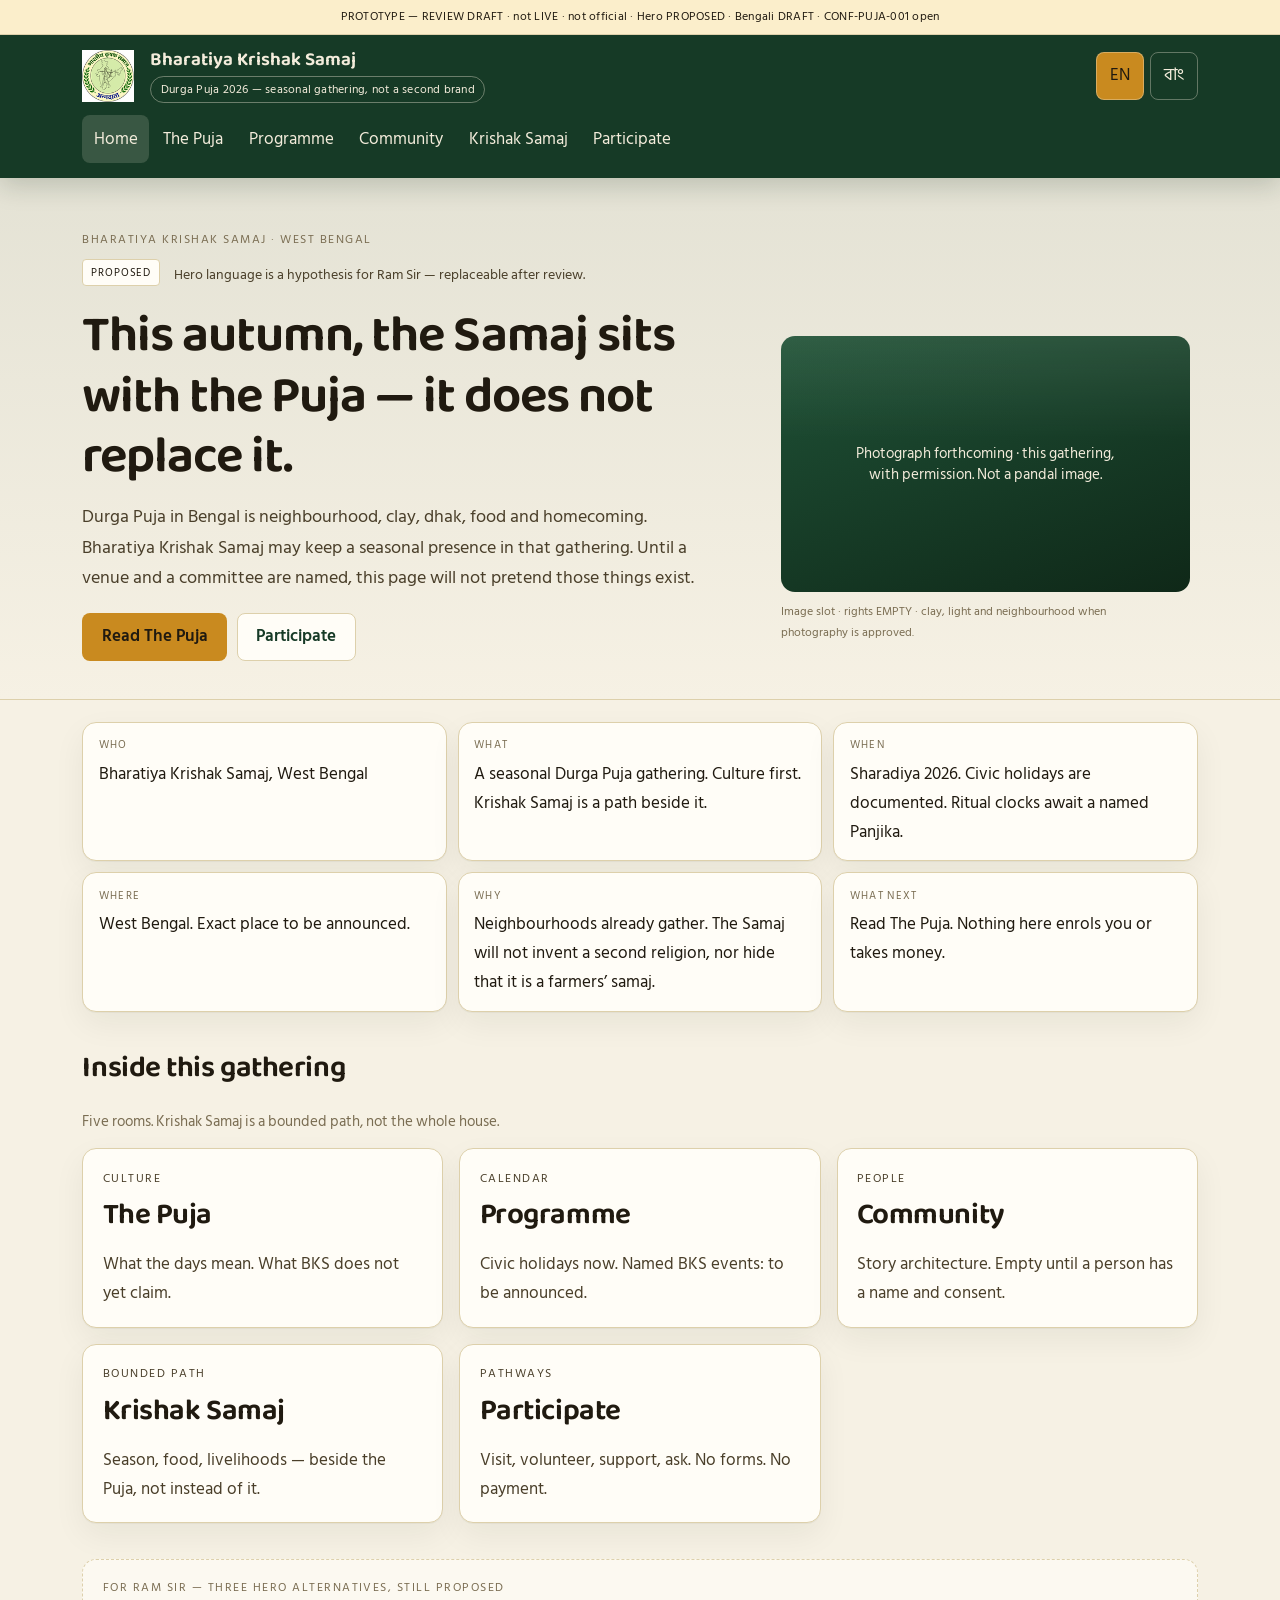
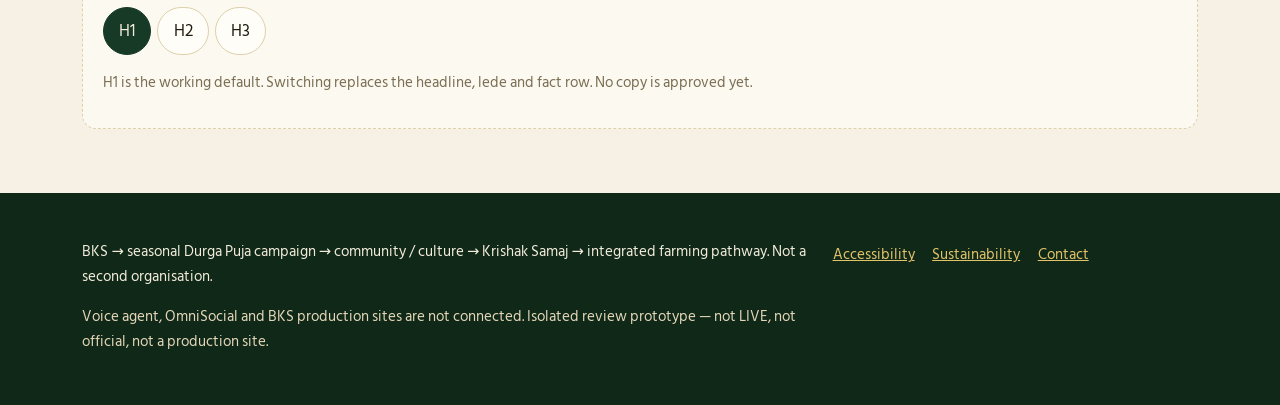
==== commit 63fda63e: "Publish Phase 2 editorial prototype for isolated Ram Sir review. Keeps the static architecture; labe" ====
--- a/prototype/index.html
+++ b/prototype/index.html
@@ -33,10 +33,9 @@
 </head>
 <body>
   <a class="skip" href="#main">Skip to content</a>
-  <div class="draft-banner" data-en="PROTOTYPE — REVIEW DRAFT · not LIVE · not official · Hero PROPOSED · Bengali DRAFT · CONF-PUJA-001 open" data-bn="প্রোটোটাইপ — পর্যালোচনার খসড়া · LIVE নয় · দাপ্তরিক নয় · হিরো PROPOSED · বাংলা খসড়া · CONF-PUJA-001 খোলা">PROTOTYPE — REVIEW DRAFT · not LIVE · not official · Hero PROPOSED · Bengali DRAFT · CONF-PUJA-001 open</div>
-  <div id="live" class="live" aria-live="polite"></div>
-
   <header class="site-header">
+    <div id="live" class="live" aria-live="polite"></div>
+    <div class="draft-banner" data-en="PROTOTYPE — REVIEW DRAFT · not LIVE · not official · Hero PROPOSED · Bengali DRAFT · CONF-PUJA-001 open" data-bn="প্রোটোটাইপ — পর্যালোচনার খসড়া · LIVE নয় · দাপ্তরিক নয় · হিরো PROPOSED · বাংলা খসড়া · CONF-PUJA-001 খোলা">PROTOTYPE — REVIEW DRAFT · not LIVE · not official · Hero PROPOSED · Bengali DRAFT · CONF-PUJA-001 open</div>
     <div class="header-inner">
       <div class="brand-row">
         <a class="seal" href="#home">
@@ -47,8 +46,8 @@
           <div class="chip" data-en="Durga Puja 2026 — seasonal gathering, not a second brand" data-bn="দুর্গা পূজা ২০২৬ — মরশুমি আয়োজন, দ্বিতীয় কোনো প্রতিষ্ঠান নয়">Durga Puja 2026 — seasonal gathering, not a second brand</div>
         </div>
         <div class="header-tools">
-          <button type="button" class="lang-btn" data-lang="en" aria-pressed="true">EN</button>
-          <button type="button" class="lang-btn" data-lang="bn" aria-pressed="false">বাং</button>
+          <button type="button" class="lang-btn" data-lang="en" aria-pressed="true" aria-label="English">EN</button>
+          <button type="button" class="lang-btn" data-lang="bn" aria-pressed="false" aria-label="বাংলা">বাং</button>
           <button type="button" class="nav-toggle" id="nav-toggle" aria-expanded="false" aria-controls="site-nav" data-en="Menu" data-bn="মেনু">Menu</button>
         </div>
       </div>
@@ -130,15 +129,15 @@
           </div>
         </section>
 
-        <aside class="variant-panel">
-          <p class="kicker" data-en="For Ram Sir — three hero alternatives, still PROPOSED" data-bn="রাম স্যারের জন্য — তিনটি হিরো, এখনও PROPOSED">For Ram Sir — three hero alternatives, still PROPOSED</p>
+        <section class="variant-panel" aria-labelledby="hero-variants-heading">
+          <p class="kicker" id="hero-variants-heading" data-en="For Ram Sir — three hero alternatives, still PROPOSED" data-bn="রাম স্যারের জন্য — তিনটি হিরো, এখনও PROPOSED">For Ram Sir — three hero alternatives, still PROPOSED</p>
           <div class="variant-row" role="group" aria-label="Hero variants">
             <button type="button" data-hero-pick="H1" aria-pressed="true">H1</button>
             <button type="button" data-hero-pick="H2" aria-pressed="false">H2</button>
             <button type="button" data-hero-pick="H3" aria-pressed="false">H3</button>
           </div>
           <p class="muted" data-en="H1 is the working default. Switching replaces the headline, lede and fact row. No copy is approved yet." data-bn="H1 কাজের খসড়া। বদলালে শিরোনাম ও তথ্য বদলায়। অনুমোদিত নয়।">H1 is the working default. Switching replaces the headline, lede and fact row. No copy is approved yet.</p>
-        </aside>
+        </section>
       </div>
     </article>
 
@@ -150,12 +149,15 @@
       </header>
       <hr class="rule">
 
-      <section class="prose-block">
-        <h2 data-en="Cultural context" data-bn="সাংস্কৃতিক প্রসঙ্গ">Cultural context</h2>
-        <p><span class="badge badge-verified">VERIFIED</span> <span data-en="In December 2021, ‘Durga Puja in Kolkata’ was inscribed on UNESCO’s Representative List of the Intangible Cultural Heritage of Humanity. The inscribed element is Kolkata’s Puja — not this page, and not an unnamed venue." data-bn="২০২১-এর ডিসেম্বরে ‘কলকাতার দুর্গা পূজা’ ইউনেস্কোর তালিকায় ওঠে। স্বীকৃতি কলকাতার পূজার — এই পাতার নয়, নামহীন মণ্ডপেরও নয়।">In December 2021, ‘Durga Puja in Kolkata’ was inscribed on UNESCO’s Representative List of the Intangible Cultural Heritage of Humanity. The inscribed element is Kolkata’s Puja — not this page, and not an unnamed venue.</span></p>
-        <p><span class="badge badge-research">RESEARCH-DERIVED</span> <span data-en="UNESCO describes unfired Ganga clay, eyes painted from Mahalaya, immersion on the tenth day, and homecoming. Traditional Bengali drumming and urban pavilions are part of that public performance of religion and art." data-bn="ইউনেস্কো বলে, গঙ্গার মাটির প্রতিমা, মহালয়ায় চক্ষুদান, দশমীতে বিসর্জন, আর ফেরার অনুভূতি। ঢাক ও শহরের মণ্ডপ সেই খোলা আরাধনার অংশ।">UNESCO describes unfired Ganga clay, eyes painted from Mahalaya, immersion on the tenth day, and homecoming. Traditional Bengali drumming and urban pavilions are part of that public performance of religion and art.</span></p>
-        <p><span class="badge badge-research">RESEARCH-DERIVED</span> <span data-en="Public community Pujas are often called barowari or sarbojanin — for a neighbourhood, not only a household. BKS will not use those words as its committee type until a committee exists and chooses them." data-bn="পাড়ার পূজা প্রায়ই বারোয়ারি বা সর্বজনীন। কমিটি না-থাকা পর্যন্ত বি কে এস সেই শব্দ নিজের পদবি করবে না।">Public community Pujas are often called barowari or sarbojanin — for a neighbourhood, not only a household. BKS will not use those words as its committee type until a committee exists and chooses them.</span></p>
-        <p><span class="badge badge-research">RESEARCH-DERIVED</span> <span data-en="Bhog is food offered and then shared. Community kitchens often serve khichuri, mixed vegetables, fries, chutney and payesh. Whether BKS will serve bhog is not decided here." data-bn="ভোগ নিবেদন করে তারপর ভাগ করা হয়। খিচুড়ি, লবড়া, ভাজা, চাটনি, পায়েস সর্বজনীন রান্নাঘরে প্রায়ই থাকে। বি কে এস দেবে কি না, এখানে স্থির নয়।">Bhog is food offered and then shared. Community kitchens often serve khichuri, mixed vegetables, fries, chutney and payesh. Whether BKS will serve bhog is not decided here.</span></p>
+      <p class="legend" data-en="This page uses three labels: SOURCE FACT (the festival in Bengal), BKS POSITIONING (where the Samaj sits), and PENDING INFORMATION (what is not yet true of a BKS gathering)." data-bn="এই পাতায় তিনটি ছাপ: SOURCE FACT (বাংলার পূজা), BKS POSITIONING (সমাজ কোথায় দাঁড়ায়), PENDING INFORMATION (বি কে এস আয়োজন সম্বন্ধে যা এখন নেই)।">This page uses three labels: SOURCE FACT (the festival in Bengal), BKS POSITIONING (where the Samaj sits), and PENDING INFORMATION (what is not yet true of a BKS gathering).</p>
+
+      <section class="layer layer--fact" aria-labelledby="puja-fact-heading">
+        <h2 id="puja-fact-heading" data-en="Source fact — the festival in Bengal" data-bn="SOURCE FACT — বাংলার পূজা">Source fact — the festival in Bengal</h2>
+        <p><span class="badge badge-verified">SOURCE FACT</span> <span class="badge badge-verified">VERIFIED</span> <span data-en="In December 2021, ‘Durga Puja in Kolkata’ was inscribed on UNESCO’s Representative List of the Intangible Cultural Heritage of Humanity. The inscribed element is Kolkata’s Puja — not this page, and not an unnamed venue." data-bn="২০২১-এর ডিসেম্বরে ‘কলকাতার দুর্গা পূজা’ ইউনেস্কোর তালিকায় ওঠে। স্বীকৃতি কলকাতার পূজার — এই পাতার নয়, নামহীন মণ্ডপেরও নয়।">In December 2021, ‘Durga Puja in Kolkata’ was inscribed on UNESCO’s Representative List of the Intangible Cultural Heritage of Humanity. The inscribed element is Kolkata’s Puja — not this page, and not an unnamed venue.</span></p>
+        <p><span class="badge badge-verified">SOURCE FACT</span> <span class="badge badge-verified">VERIFIED</span> <span data-en="Images are unfired clay, traditionally from the Ganga, made in artisanal workshops. Eyes are painted from Mahalaya. The image returns to water on the tenth day. That is the festival’s material fact, not a BKS workshop." data-bn="প্রতিমা অপোড়া মাটির, প্রায়ই গঙ্গার মাটি, কারিগরের কারখানায় গড়া। মহালয়ায় চক্ষুদান। দশমীতে জলে ফেরে। উৎসবের কথা, বি কে এস-এর কারখানা নয়।">Images are unfired clay, traditionally from the Ganga, made in artisanal workshops. Eyes are painted from Mahalaya. The image returns to water on the tenth day. That is the festival’s material fact, not a BKS workshop.</span></p>
+        <p><span class="badge badge-verified">SOURCE FACT</span> <span class="badge badge-verified">VERIFIED</span> <span data-en="Traditional Bengali drumming is named in the UNESCO inscription. Dhakis keep that sound. No unnamed drummer is exhibited here, and this page does not autoplay audio." data-bn="ঐতিহ্যবাহী বাংলা ঢাক ইউনেস্কোর লিপিতে আছে। ঢাকিরা সেই শব্দ রাখেন। নামহীন ঢাকি এখানে নেই, আর পাতা নিজে থেকে বাজে না।">Traditional Bengali drumming is named in the UNESCO inscription. Dhakis keep that sound. No unnamed drummer is exhibited here, and this page does not autoplay audio.</span></p>
+        <p><span class="badge badge-research">SOURCE FACT</span> <span class="badge badge-research">RESEARCH-DERIVED</span> <span data-en="Household (bonedi bari) Pujas and public barowari / sarbojanin Pujas coexist. A city theme-pandal is not the same as a district neighbourhood gathering. BKS will not use those committee words until a real committee chooses them." data-bn="বনেদি বাড়ির পূজা আর বারোয়ারি / সর্বজনীন পূজা পাশাপাশি চলে। শহরের থিম-মণ্ডপ আর জেলার পাড়া এক নয়। আসল কমিটি না-চাওয়া পর্যন্ত বি কে এস সেই শব্দ নিজের পদবি করবে না।">Household (bonedi bari) Pujas and public barowari / sarbojanin Pujas coexist. A city theme-pandal is not the same as a district neighbourhood gathering. BKS will not use those committee words until a real committee chooses them.</span></p>
+        <p><span class="badge badge-research">SOURCE FACT</span> <span class="badge badge-research">RESEARCH-DERIVED</span> <span data-en="Bhog is food offered and then shared. Community kitchens often serve khichuri, mixed vegetables, fries, chutney and payesh. Whether BKS will serve bhog is not decided here." data-bn="ভোগ নিবেদন করে তারপর ভাগ করা হয়। খিচুড়ি, লবড়া, ভাজা, চাটনি, পায়েস সর্বজনীন রান্নাঘরে প্রায়ই থাকে। বি কে এস দেবে কি না, এখানে স্থির নয়।">Bhog is food offered and then shared. Community kitchens often serve khichuri, mixed vegetables, fries, chutney and payesh. Whether BKS will serve bhog is not decided here.</span></p>
       </section>
 
       <section class="prose-block">
@@ -171,9 +173,14 @@
         </ul>
       </section>
 
-      <section class="prose-block">
-        <h2 data-en="BKS-specific claim" data-bn="বি কে এস-এর নিজস্ব দাবি">BKS-specific claim</h2>
-        <p><span class="badge badge-pending">PENDING CONFIRMATION</span> <span data-en="Ram Sir has said the 2026 theme is Krishak Samaj. Venue, committee, and physical programme are pending confirmation. This site will not invent a pandal list." data-bn="রাম স্যার বলেছেন ২০২৬-এর থিম কৃষক সমাজ। স্থান, কমিটি, অনুষ্ঠান নিশ্চিতকরণের অপেক্ষায়। মণ্ডপের তালিকা তৈরি হবে না।">Ram Sir has said the 2026 theme is Krishak Samaj. Venue, committee, and physical programme are pending confirmation. This site will not invent a pandal list.</span></p>
+      <section class="layer layer--position" aria-labelledby="puja-position-heading">
+        <h2 id="puja-position-heading" data-en="BKS positioning" data-bn="BKS POSITIONING">BKS positioning</h2>
+        <p><span class="badge badge-proposed">BKS POSITIONING</span> <span data-en="Ram Sir has said the 2026 theme is Krishak Samaj. On this site that conversation lives on its own page. It does not rewrite Saptami, Sandhi Puja, or visarjan as farming." data-bn="রাম স্যার বলেছেন ২০২৬-এর থিম কৃষক সমাজ। সেই কথা আলাদা পাতায়। সপ্তমী, সন্ধি পূজা বা বিসর্জনকে চাষ করে লেখা হয় না।">Ram Sir has said the 2026 theme is Krishak Samaj. On this site that conversation lives on its own page. It does not rewrite Saptami, Sandhi Puja, or visarjan as farming.</span></p>
+      </section>
+
+      <section class="layer layer--pending" aria-labelledby="puja-pending-heading">
+        <h2 id="puja-pending-heading" data-en="Pending information" data-bn="PENDING INFORMATION">Pending information</h2>
+        <p><span class="badge badge-pending">PENDING INFORMATION</span> <span data-en="Venue, committee, physical programme, photography, and ritual clocks from a named Panjika are not on file. This site will not invent a pandal list." data-bn="স্থান, কমিটি, শারীরিক অনুষ্ঠান, ছবি, আর নামসহ পঞ্জিকার আচারের ঘড়ি নথিতে নেই। মণ্ডপের তালিকা তৈরি হবে না।">Venue, committee, physical programme, photography, and ritual clocks from a named Panjika are not on file. This site will not invent a pandal list.</span></p>
       </section>
     </article>
 
@@ -224,23 +231,44 @@
       </header>
       <hr class="rule">
 
+      <p class="legend" data-en="Three layers on this page only. Integrated farming does not appear on Home or The Puja as the main story." data-bn="এই পাতায়ই তিন স্তর। সমন্বিত চাষ হোম বা পূজার মূল গল্প নয়।">Three layers on this page only. Integrated farming does not appear on Home or The Puja as the main story.</p>
+      <p class="bn-draft" lang="bn">বাংলা খসড়া — মাতৃভাষার সম্পাদনা বাকি। DRAFT — NATIVE REVIEW REQUIRED.</p>
+
       <h2 data-en="Where the seasons meet" data-bn="মরসুম যেখানে মেশে">Where the seasons meet</h2>
-      <p class="muted" data-en="Themes, not a second website. Each tile is cultural context unless marked as a BKS programme." data-bn="থিম, দ্বিতীয় ওয়েবসাইট নয়। বি কে এস কর্মসূচি বলে চিহ্নিত না হলে সাংস্কৃতিক প্রসঙ্গ।">Themes, not a second website. Each tile is cultural context unless marked as a BKS programme.</p>
+      <p class="muted" data-en="Themes, not a second website. Each tile is cultural context unless marked as BKS positioning or pending." data-bn="থিম, দ্বিতীয় ওয়েবসাইট নয়। বি কে এস বা অপেক্ষমাণ বলে চিহ্নিত না হলে সাংস্কৃতিক প্রসঙ্গ।">Themes, not a second website. Each tile is cultural context unless marked as BKS positioning or pending.</p>
       <div class="theme-grid">
-        <article class="theme-card"><span class="badge badge-research">RESEARCH-DERIVED</span><h3 data-en="Community" data-bn="সমাজ">Community</h3><p data-en="A public Puja is neighbourhood work. That is Bengal’s fact, not a BKS membership drive." data-bn="সর্বজনীন পূজা পাড়ার কাজ। বাংলার কথা, বি কে এস-এর সদস্যতা নয়।">A public Puja is neighbourhood work. That is Bengal’s fact, not a BKS membership drive.</p></article>
-        <article class="theme-card"><span class="badge badge-research">RESEARCH-DERIVED</span><h3 data-en="Seasonality" data-bn="মরসুম">Seasonality</h3><p data-en="Sharadiya Puja sits in the harvest season. Nabapatrika binds the rite to nine plants." data-bn="শারদীয় পূজা ফসলের সময়ে আসে। নবপত্রিকা আচারকে গাছের সঙ্গে বাঁধে।">Sharadiya Puja sits in the harvest season. Nabapatrika binds the rite to nine plants.</p></article>
-        <article class="theme-card"><span class="badge badge-research">RESEARCH-DERIVED</span><h3 data-en="Food" data-bn="খাবার">Food</h3><p data-en="Bhog is a shared kitchen after offering. Whether BKS cooks is not decided here." data-bn="ভোগ নিবেদনের পর ভাগাভাগির রান্নাঘর। বি কে এস রাঁধবে কি না, এখানে স্থির নয়।">Bhog is a shared kitchen after offering. Whether BKS cooks is not decided here.</p></article>
-        <article class="theme-card"><span class="badge badge-research">RESEARCH-DERIVED</span><h3 data-en="Bengal" data-bn="বাংলা">Bengal</h3><p data-en="Clay, dhak, homecoming. The Samaj is a guest in that culture." data-bn="মাটি, ঢাক, বাড়ি ফেরা। সেই সংস্কৃতিতে সমাজ অতিথি।">Clay, dhak, homecoming. The Samaj is a guest in that culture.</p></article>
-        <article class="theme-card"><span class="badge badge-research">RESEARCH-DERIVED</span><h3 data-en="Livelihoods &amp; craft" data-bn="জীবিকা ও শিল্প">Livelihoods &amp; craft</h3><p data-en="Artisan labour is a seasonal economy. No unnamed kumor is exhibited here." data-bn="শিল্পীর কাজ মরশুমি অর্থনীতি। নামহীন কুমোর এখানে প্রদর্শিত নয়।">Artisan labour is a seasonal economy. No unnamed kumor is exhibited here.</p></article>
-        <article class="theme-card"><span class="badge badge-pending">PENDING CONFIRMATION</span><h3 data-en="BKS programme" data-bn="বি কে এস কর্মসূচি">BKS programme</h3><p data-en="Ram Sir named Krishak Samaj as the 2026 theme. Seed-funding arithmetic is a sketch — not a promise. The voice agent is a different workstream." data-bn="রাম স্যার ২০২৬-এর থিম কৃষক সমাজ বলেছেন। বীজতহবিল খসড়া, প্রতিশ্রুতি নয়। ভয়েস এজেন্ট অন্য কাজ।">Ram Sir named Krishak Samaj as the 2026 theme. Seed-funding arithmetic is a sketch — not a promise. The voice agent is a different workstream.</p></article>
-      </div>
-
-      <h2 data-en="Future link" data-bn="ভবিষ্যৎ সংযোগ">Future link</h2>
-      <div class="empty-well">
-        <span class="badge badge-proposed">PROPOSED</span>
-        <p data-en="IFS knowledge already lives in the BKS Brand System. This seasonal site will link, not duplicate, if that public path is approved. No URL is invented here." data-bn="সমন্বিত চাষের জ্ঞান ব্র্যান্ড সিস্টেমে আছে। অনুমতি পেলে লিঙ্ক, নকল নয়। ইউআরএল তৈরি করা হয়নি।">IFS knowledge already lives in the BKS Brand System. This seasonal site will link, not duplicate, if that public path is approved. No URL is invented here.</p>
+        <article class="theme-card"><span class="badge badge-research">SOURCE FACT</span><h3 data-en="Community" data-bn="সমাজ">Community</h3><p data-en="A public Puja is neighbourhood work. That is Bengal’s fact, not a BKS membership drive." data-bn="সর্বজনীন পূজা পাড়ার কাজ। বাংলার কথা, বি কে এস-এর সদস্যতা নয়।">A public Puja is neighbourhood work. That is Bengal’s fact, not a BKS membership drive.</p></article>
+        <article class="theme-card"><span class="badge badge-research">SOURCE FACT</span><h3 data-en="Seasonality" data-bn="মরসুম">Seasonality</h3><p data-en="Sharadiya Puja sits in the harvest season. Nabapatrika binds the rite to nine plants." data-bn="শারদীয় পূজা ফসলের সময়ে আসে। নবপত্রিকা আচারকে গাছের সঙ্গে বাঁধে।">Sharadiya Puja sits in the harvest season. Nabapatrika binds the rite to nine plants.</p></article>
+        <article class="theme-card"><span class="badge badge-research">SOURCE FACT</span><h3 data-en="Food" data-bn="খাবার">Food</h3><p data-en="Bhog is a shared kitchen after offering. Whether BKS cooks is not decided here." data-bn="ভোগ নিবেদনের পর ভাগাভাগির রান্নাঘর। বি কে এস রাঁধবে কি না, এখানে স্থির নয়।">Bhog is a shared kitchen after offering. Whether BKS cooks is not decided here.</p></article>
+        <article class="theme-card"><span class="badge badge-research">SOURCE FACT</span><h3 data-en="Bengal" data-bn="বাংলা">Bengal</h3><p data-en="Clay, dhak, homecoming. The Samaj is a guest in that culture." data-bn="মাটি, ঢাক, বাড়ি ফেরা। সেই সংস্কৃতিতে সমাজ অতিথি।">Clay, dhak, homecoming. The Samaj is a guest in that culture.</p></article>
+        <article class="theme-card"><span class="badge badge-research">SOURCE FACT</span><h3 data-en="Livelihoods &amp; craft" data-bn="জীবিকা ও শিল্প">Livelihoods &amp; craft</h3><p data-en="Artisan labour is a seasonal economy. No unnamed kumor is exhibited here." data-bn="শিল্পীর কাজ মরশুমি অর্থনীতি। নামহীন কুমোর এখানে প্রদর্শিত নয়।">Artisan labour is a seasonal economy. No unnamed kumor is exhibited here.</p></article>
+        <article class="theme-card"><span class="badge badge-proposed">BKS POSITIONING</span><h3 data-en="Theme, not a second site" data-bn="থিম, দ্বিতীয় সাইট নয়">Theme, not a second site</h3><p data-en="Ram Sir named Krishak Samaj as the 2026 theme. The farm conversation stays on this page." data-bn="রাম স্যার ২০২৬-এর থিম কৃষক সমাজ বলেছেন। খামারের কথা এই পাতাতেই।">Ram Sir named Krishak Samaj as the 2026 theme. The farm conversation stays on this page.</p></article>
+      </div>
+
+      <section class="layer layer--fact" aria-labelledby="ifs-fact-heading">
+        <h2 id="ifs-fact-heading" data-en="A. Source fact — integrated farming in West Bengal" data-bn="ক. SOURCE FACT — পশ্চিমবঙ্গে সমন্বিত চাষ">A. Source fact — integrated farming in West Bengal</h2>
+        <p class="muted" data-en="Public research and policy. Not BKS farms. Not BKS results. Terms such as IFS, FPO, KVK, ICAR stay in those letters." data-bn="প্রকাশিত গবেষণা ও নীতি। বি কে এস-এর খামার বা ফল নয়। IFS, FPO, KVK, ICAR ইংরেজি সংক্ষেপেই থাকবে।">Public research and policy. Not BKS farms. Not BKS results. Terms such as IFS, FPO, KVK, ICAR stay in those letters.</p>
+        <ul class="source-list">
+          <li><h3 data-en="What IFS is" data-bn="IFS কী">What IFS is</h3><p data-en="A farm planned so crop, animals, pond, trees and residues help each other. ICAR treats waste as a resource in the wrong place." data-bn="এমন খামার যেখানে ফসল, পশু, পুকুর, গাছ আর অবশিষ্টাংশ একে অপরকে সাহায্য করে। ICAR বলে, বর্জ্য মানে ভুল জায়গায় পড়া সম্পদ।">A farm planned so crop, animals, pond, trees and residues help each other. ICAR treats waste as a resource in the wrong place.</p></li>
+          <li><h3 data-en="West Bengal holdings" data-bn="পশ্চিমবঙ্গের জোত">West Bengal holdings</h3><p data-en="BCKV records that about 96% of farmers in the state are small or marginal. That is a state fact, not a BKS membership count." data-bn="BCKV-এর নথিতে রাজ্যের প্রায় ৯৬ শতাংশ কৃষক ক্ষুদ্র বা প্রান্তিক। রাজ্যের তথ্য, বি কে এস-এর সদস্যসংখ্যা নয়।">BCKV records that about 96% of farmers in the state are small or marginal. That is a state fact, not a BKS membership count.</p></li>
+          <li><h3 data-en="Water in the farm" data-bn="খামারে জল">Water in the farm</h3><p data-en="Rice–fish in flooded fields and backyard ponds are documented public research themes in Bengal, including work that involves women. Those people are not BKS testimonials." data-bn="প্লাবিত ক্ষেতে ধান-মাছ ও উঠোনের পুকুর বাংলার প্রকাশিত গবেষণার বিষয়; নারীদের অংশগ্রহণও নথিভুক্ত। তাঁরা বি কে এস-এর সাক্ষ্য নন।">Rice–fish in flooded fields and backyard ponds are documented public research themes in Bengal, including work that involves women. Those people are not BKS testimonials.</p></li>
+          <li><h3 data-en="Raised and sunken beds" data-bn="উঁচু-নিচু বেড">Raised and sunken beds</h3><p data-en="In low Gangetic land, a published BCKV / AICRP design holds vegetables on the raised bed and rice and fish in the sunken bed in the rains. Not a BKS invention." data-bn="নিচু গাঙ্গেয় জমিতে BCKV / AICRP-এর প্রকাশিত নকশায় উঁচু বেডে সবজি, বৃষ্টিতে নিচু বেডে ধান ও মাছ। বি কে এস-এর আবিষ্কার নয়।">In low Gangetic land, a published BCKV / AICRP design holds vegetables on the raised bed and rice and fish in the sunken bed in the rains. Not a BKS invention.</p></li>
+          <li><h3 data-en="Markets and FPOs" data-bn="বাজার ও FPO">Markets and FPOs</h3><p data-en="Public policy already points smallholders to Farmer Producer Organisations. This seasonal site does not run a warehouse or a shop." data-bn="সরকারি নীতি ক্ষুদ্র চাষিকে FPO-র দিকে ইঙ্গিত করে। এই মরশুমি সাইট গুদাম বা দোকান চালায় না।">Public policy already points smallholders to Farmer Producer Organisations. This seasonal site does not run a warehouse or a shop.</p></li>
+          <li><h3 data-en="Beyond the plot" data-bn="জমির বাইরে">Beyond the plot</h3><p data-en="State homestay and livelihoods policy already imagines farm hospitality and women’s farm cadres. That architecture is the state’s, not a live BKS tourism or SHG product." data-bn="রাজ্যের হোমস্টে ও জীবিকার নীতিতে খামার-আতিথেয়তা ও নারী কৃষক ক্যাডারের কথা আছে। সেই কাঠামো রাজ্যের, বি কে এস-এর চালু পর্যটন নয়।">State homestay and livelihoods policy already imagines farm hospitality and women’s farm cadres. That architecture is the state’s, not a live BKS tourism or SHG product.</p></li>
+        </ul>
+      </section>
+
+      <section class="layer layer--position" aria-labelledby="ifs-position-heading">
+        <h2 id="ifs-position-heading" data-en="B. BKS positioning" data-bn="খ. BKS POSITIONING">B. BKS positioning</h2>
+        <p><span class="badge badge-proposed">BKS POSITIONING</span> <span data-en="The Puja stays first. This page is the farm-as-system conversation. IFS knowledge already lives in the BKS Brand System. This seasonal site will link, not duplicate, if that public path is approved. No URL is invented here." data-bn="পূজাই আগে। এই পাতা খামার-ব্যবস্থার কথা। সমন্বিত চাষের জ্ঞান ব্র্যান্ড সিস্টেমে আছে। অনুমতি পেলে লিঙ্ক, নকল নয়। ইউআরএল তৈরি করা হয়নি।">The Puja stays first. This page is the farm-as-system conversation. IFS knowledge already lives in the BKS Brand System. This seasonal site will link, not duplicate, if that public path is approved. No URL is invented here.</span></p>
         <p class="card-foot"><span class="btn btn-secondary is-disabled" aria-disabled="true" data-en="Coming soon — BKS Krishak Samaj" data-bn="শীঘ্রই — বি কে এস কৃষক সমাজ">Coming soon — BKS Krishak Samaj</span></p>
-      </div>
+      </section>
+
+      <section class="layer layer--pending" aria-labelledby="ifs-pending-heading">
+        <h2 id="ifs-pending-heading" data-en="C. Future / pending" data-bn="গ. FUTURE / PENDING">C. Future / pending</h2>
+        <p><span class="badge badge-pending">PENDING APPROVAL</span> <span class="badge badge-pending">CAMPAIGN VISION</span> <span data-en="About 5,000 farmers and ₹1 lakh seed each remain a discussion sketch for Ram Sir. This page will not show a rupee counter, UPI, 80G, a funding application, or a guaranteed farmer benefit." data-bn="প্রায় পাঁচ হাজার কৃষক ও জনপ্রতি এক লক্ষ টাকা বীজতহবিল এখন রাম স্যারের আলোচনার খসড়া। এই পাতায় টাকার কাউন্টার, ইউপিআই, ৮০জি, আবেদন বা নিশ্চিত লাভ নেই।">About 5,000 farmers and ₹1 lakh seed each remain a discussion sketch for Ram Sir. This page will not show a rupee counter, UPI, 80G, a funding application, or a guaranteed farmer benefit.</span></p>
+        <p><span class="badge badge-empty">OUT OF SCOPE</span> <span data-en="The voice agent and booth map are a different BKS workstream. They are not on this seasonal site." data-bn="ভয়েস এজেন্ট ও বুথ-মানচিত্র অন্য কাজ। এই মরশুমি সাইটে নেই।">The voice agent and booth map are a different BKS workstream. They are not on this seasonal site.</span></p>
+      </section>
     </article>
 
     <article class="view wrap-wide" data-view="participate" hidden>
@@ -296,7 +324,7 @@
       </header>
       <hr class="rule">
       <p><span class="badge badge-proposed">PROPOSED</span> <span data-en="This website aims for WCAG 2.2 AA: semantic headings, keyboard, visible focus, 48px targets, bilingual lang, reduced motion, and text that does not rely on colour alone." data-bn="এই সাইটের লক্ষ্য WCAG 2.2 AA: শিরোনামের ক্রম, কিবোর্ড, দৃশ্যমান ফোকাস, ৪৮ পিক্সেল, দুই ভাষা, কম নড়াচড়া।">This website aims for WCAG 2.2 AA: semantic headings, keyboard, visible focus, 48px targets, bilingual lang, reduced motion, and text that does not rely on colour alone.</span></p>
-      <p><span class="badge badge-pending">PENDING CONFIRMATION</span> <span data-en="UNESCO’s 2025 Puja accessibility SOPs are a reference. They are not proof that a BKS venue has ramps, accessible toilets, or quiet rooms. None are claimed." data-bn="ইউনেস্কোর ২০২৫ নির্দেশ রেফারেন্স। বি কে এস-এর স্থানে র‍্যাম্প বা শৌচাগার আছে — এমন দাবি নেই।">UNESCO’s 2025 Puja accessibility SOPs are a reference. They are not proof that a BKS venue has ramps, accessible toilets, or quiet rooms. None are claimed.</span></p>
+      <p><span class="badge badge-pending">PENDING INFORMATION</span> <span data-en="UNESCO’s 2025 Puja accessibility SOPs (ramps, Braille, resting areas, trained volunteers) are a reference. They are not proof that a BKS venue has those features. No ramp, toilet, or quiet room is claimed." data-bn="ইউনেস্কোর ২০২৫ নির্দেশ রেফারেন্স। বি কে এস-এর স্থানে র‍্যাম্প, শৌচাগার বা শান্ত ঘর আছে — এমন দাবি নেই।">UNESCO’s 2025 Puja accessibility SOPs (ramps, Braille, resting areas, trained volunteers) are a reference. They are not proof that a BKS venue has those features. No ramp, toilet, or quiet room is claimed.</span></p>
     </article>
 
     <article class="view wrap" data-view="sustainability" hidden>
@@ -326,7 +354,7 @@
   <footer class="site-footer">
     <div class="wrap-wide footer-grid">
       <div>
-        <p data-en="BKS → seasonal Durga Puja campaign → community / culture → Krishak Samaj as a bounded pathway. Not a second organisation." data-bn="বি কে এস → মরশুমি দুর্গা পূজা → সমাজ / সংস্কৃতি → কৃষক সমাজ আলাদা পথ। দ্বিতীয় সংগঠন নয়।">BKS → seasonal Durga Puja campaign → community / culture → Krishak Samaj as a bounded pathway. Not a second organisation.</p>
+        <p data-en="BKS → seasonal Durga Puja campaign → community / culture → Krishak Samaj → integrated farming pathway. Not a second organisation." data-bn="বি কে এস → মরশুমি দুর্গা পূজা → সমাজ / সংস্কৃতি → কৃষক সমাজ → সমন্বিত চাষের পথ। দ্বিতীয় সংগঠন নয়।">BKS → seasonal Durga Puja campaign → community / culture → Krishak Samaj → integrated farming pathway. Not a second organisation.</p>
         <p class="muted" data-en="Voice agent, OmniSocial and BKS production sites are not connected. Isolated review prototype — not LIVE, not official, not a production site." data-bn="ভয়েস এজেন্ট, OmniSocial ও চালু সাইট যুক্ত নয়। আলাদা পর্যালোচনা প্রোটোটাইপ — LIVE নয়, দাপ্তরিক নয়, প্রোডাকশন নয়।">Voice agent, OmniSocial and BKS production sites are not connected. Isolated review prototype — not LIVE, not official, not a production site.</p>
       </div>
       <nav class="footer-nav" aria-label="Utility">
--- a/prototype/styles/app.css
+++ b/prototype/styles/app.css
@@ -44,14 +44,13 @@
   border-bottom: 1px solid var(--color-border-default);
   overflow-wrap: anywhere;
 }
-
 .site-header {
   position: sticky;
   top: 0;
   z-index: 30;
   background: var(--color-brand-primary);
   color: var(--color-text-on-brand);
-  padding: 0.85rem 0 0.95rem;
+  padding: 0 0 0.95rem;
   box-shadow: 0 8px 24px rgba(15, 40, 24, 0.18);
 }
 
@@ -62,6 +61,7 @@
   padding-inline: 1.15rem;
   margin-inline: auto;
 }
+.header-inner { padding-top: 0.85rem; }
 .wrap {
   width: var(--wrap);
   max-width: 100%;
@@ -183,7 +183,10 @@
 .hero-grid {
   display: grid;
   gap: 1.75rem;
-}
+  min-width: 0;
+  grid-template-columns: minmax(0, 1fr);
+}
+.hero-grid > * { min-width: 0; max-width: 100%; }
 @media (min-width: 1024px) {
   .hero-grid {
     grid-template-columns: minmax(0, 1.15fr) minmax(0, 0.85fr);
@@ -259,7 +262,9 @@
   gap: 0.7rem;
   margin: 1.35rem 0 1.4rem;
   padding: 0;
-}
+  min-width: 0;
+}
+.facts > * { min-width: 0; }
 @media (min-width: 640px) {
   .facts { grid-template-columns: 1fr 1fr; }
 }
@@ -359,15 +364,15 @@
   border-radius: 4px;
   border: 1px solid var(--color-border-default);
   background: var(--color-surface-card);
-  color: var(--color-text-secondary);
+  color: var(--color-text-primary);
   margin: 0 0.25rem 0.35rem 0;
 }
-.badge-verified { background: #e5efe1; border-color: #8aaa90; }
-.badge-research { background: #fbeecb; border-color: #d4b56a; }
-.badge-proposed { background: #fffdf7; }
-.badge-pending { background: #f5e2d5; border-color: #c98970; }
-.badge-empty { border-style: dashed; }
-.badge-tba { background: var(--color-surface-default); }
+.badge-verified { background: #d7e4d3; border-color: #5d7a62; color: #163a26; }
+.badge-research { background: #f3e0a8; border-color: #8a6a1c; color: #201a10; }
+.badge-proposed { background: #fffdf7; color: #201a10; }
+.badge-pending { background: #edcfc0; border-color: #a6461f; color: #3a1608; }
+.badge-empty { border-style: dashed; color: #3a3224; }
+.badge-tba { background: var(--color-surface-default); color: #3a3224; }
 
 .variant-panel {
   margin-top: 2.25rem;
@@ -434,9 +439,9 @@
   text-decoration: none;
   color: inherit;
   min-height: 100%;
-  transition: transform 180ms ease, border-color 180ms ease;
-}
-.explore-card:hover { border-color: var(--color-brand-secondary); transform: translateY(-2px); }
+  transition: border-color 180ms ease;
+}
+.explore-card:hover { border-color: var(--color-brand-secondary); }
 .explore-card p { color: var(--color-text-secondary); margin: 0; }
 .card-foot {
   display: flex;
@@ -508,14 +513,58 @@
 
 .prose-block { margin: 0 0 1.75rem; }
 .prose-block p { margin: 0.55rem 0 0; }
-.day-list { list-style: none; padding: 0; margin: 1rem 0 0; display: grid; gap: 0.75rem; }
+.day-list { list-style: none; padding: 0; margin: 1rem 0 0; display: grid; gap: 0; }
 .day-list li {
+  background: transparent;
+  border: 0;
+  border-left: 2px solid var(--color-border-default);
+  border-radius: 0;
+  padding: 0.85rem 0 0.85rem 1.1rem;
+  margin: 0;
+}
+.day-list h3 { margin-bottom: 0.25rem; }
+
+.legend {
+  font-size: 0.95rem;
+  color: var(--color-text-secondary);
+  margin: 0 0 1.5rem;
+  max-width: 40rem;
+}
+.bn-draft { display: none; }
+html[lang="bn"] .bn-draft {
+  display: block;
+  font-size: 0.88rem;
+  color: var(--color-text-secondary);
+  border-left: 2px solid var(--color-brand-secondary);
+  padding: 0.35rem 0 0.35rem 0.85rem;
+  margin: 0 0 1.25rem;
+}
+.layer {
+  margin: 0 0 1.85rem;
+  padding: 0.15rem 0 0.2rem 1.1rem;
+  border-left: 3px solid var(--color-border-default);
+}
+.layer--fact { border-left-color: #163a26; }
+.layer--position { border-left-color: #c98a1f; }
+.layer--pending { border-left-color: #a6461f; }
+.layer > h2 { margin-top: 0; }
+.source-list {
+  list-style: none;
+  padding: 0;
+  margin: 1rem 0 0;
+  display: grid;
+  gap: 0.85rem;
+}
+.source-list li {
   background: var(--color-surface-card);
   border: 1px solid var(--color-border-default);
-  border-radius: var(--radius-card);
-  padding: 0.95rem 1.05rem;
-}
-.day-list h3 { margin-bottom: 0.25rem; }
+  padding: 0.9rem 1rem;
+}
+.source-list h3 { margin: 0 0 0.3rem; font-size: 1.05rem; }
+.source-list p { margin: 0; color: var(--color-text-secondary); }
+@media (min-width: 768px) {
+  .source-list { grid-template-columns: 1fr 1fr; }
+}
 
 .site-footer {
   background: var(--color-brand-primary-deep);
@@ -523,7 +572,8 @@
   padding: 2rem 0 2.25rem;
   font-size: 0.92rem;
 }
-.site-footer a { color: var(--color-brand-secondary); }
+.site-footer .muted { color: #e4d7b8; }
+.site-footer a { color: #e3c36a; }
 .footer-grid {
   display: grid;
   gap: 1.25rem;
@@ -557,6 +607,6 @@
 .live { position: absolute; width: 1px; height: 1px; overflow: hidden; clip: rect(0,0,0,0); }
 
 @media (prefers-reduced-motion: reduce) {
+  html { scroll-behavior: auto; }
   .explore-card { transition: none; }
-  .explore-card:hover { transform: none; }
-}
+}
